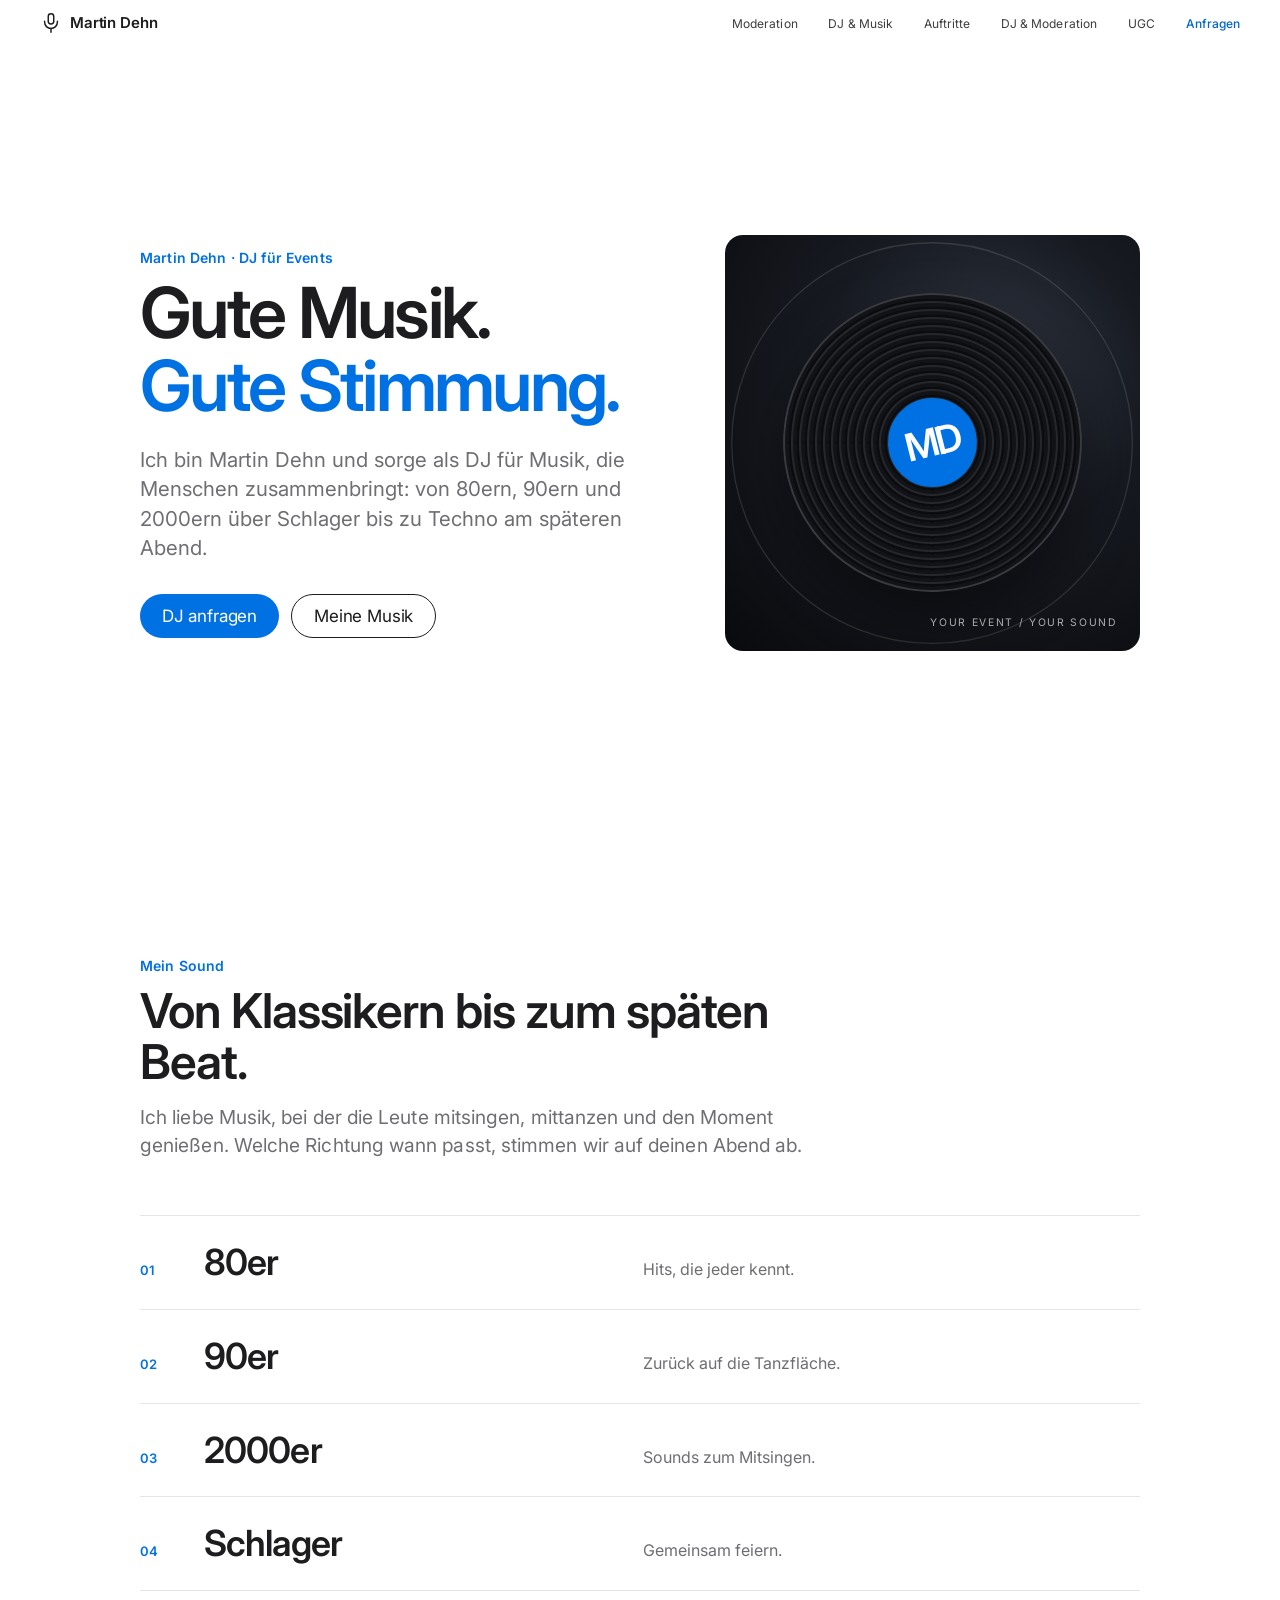
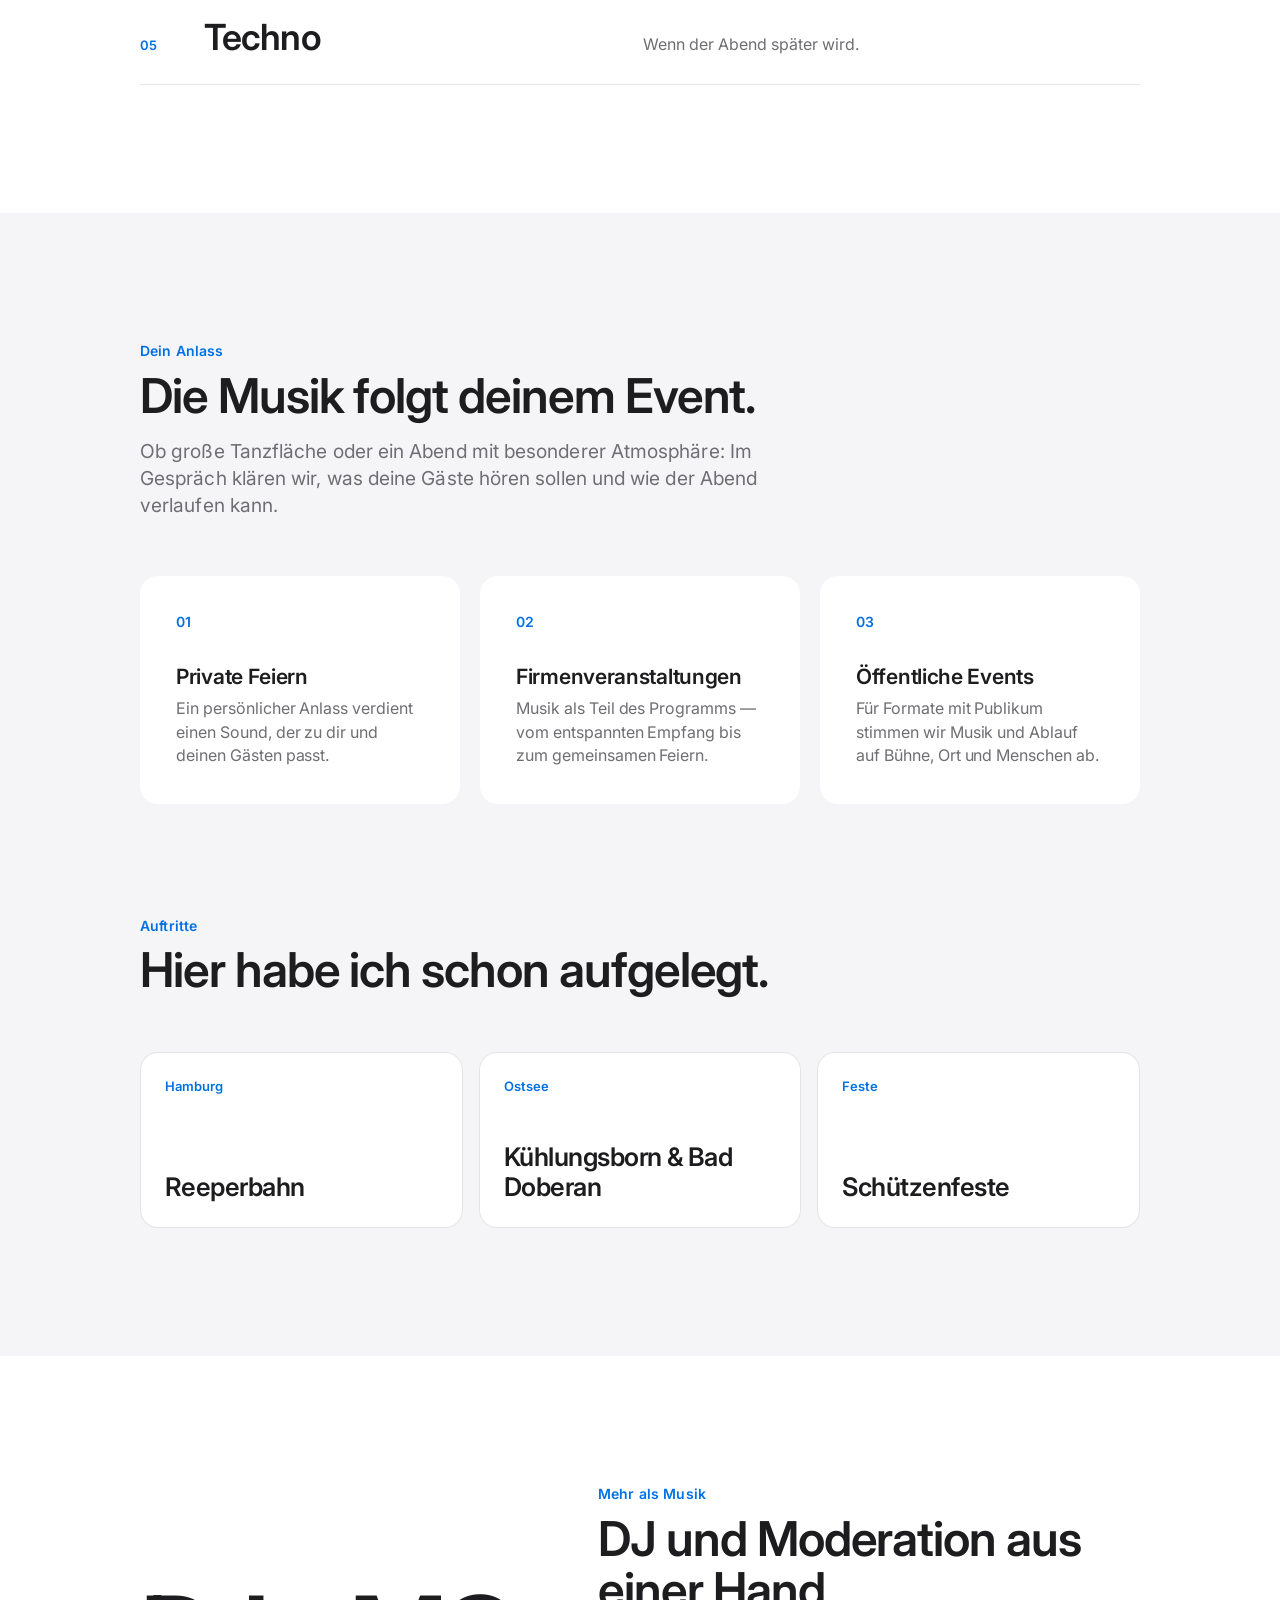
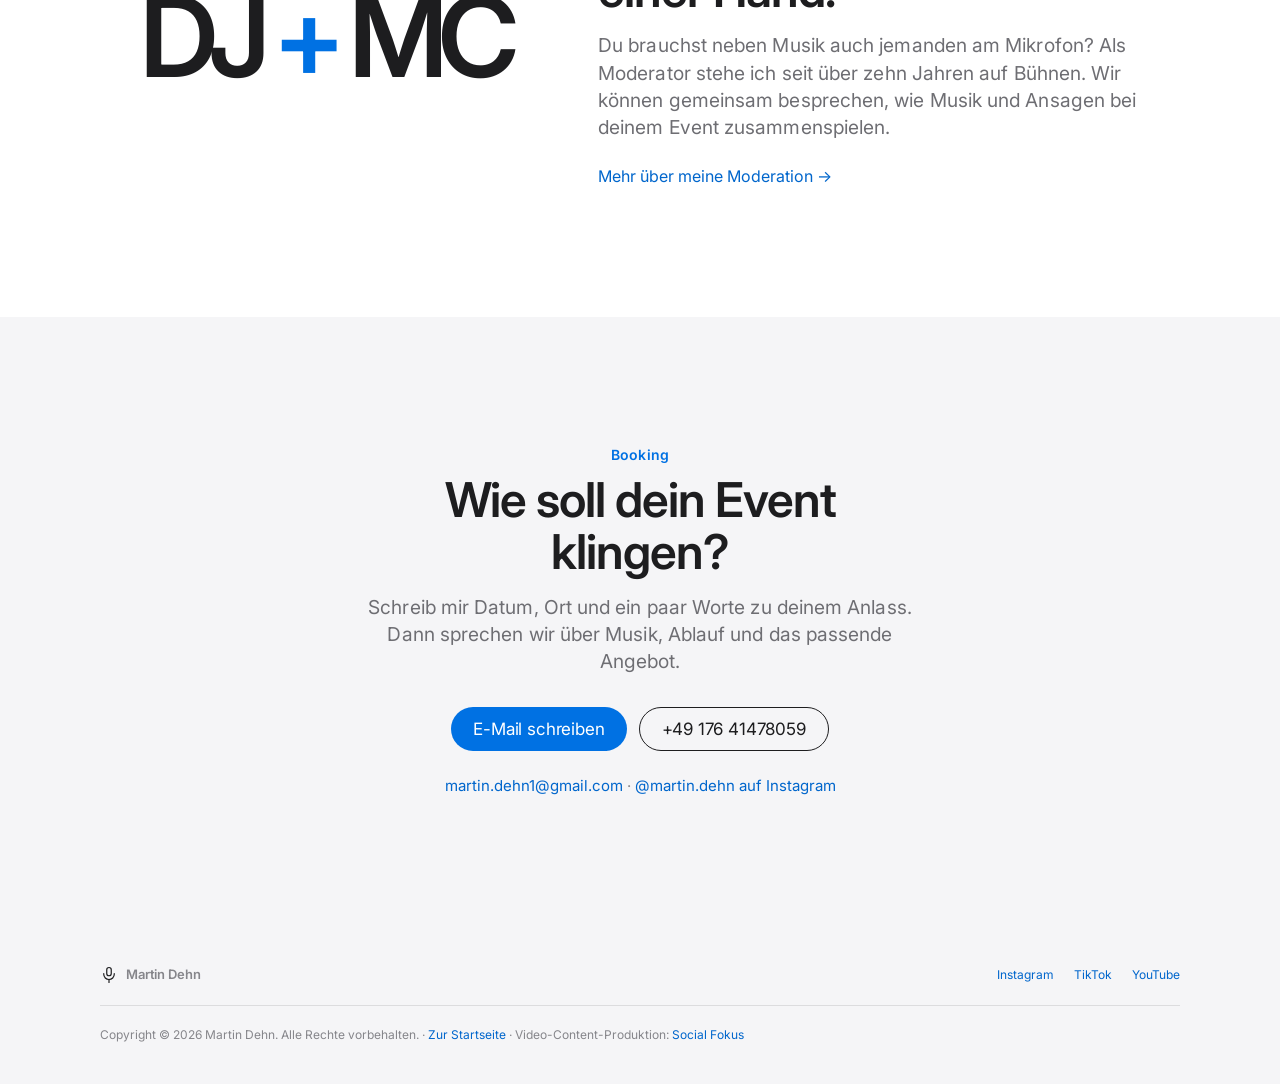
==== dj/index.html @ 8aa59d8f "Add DJ performance locations" ====
<!DOCTYPE html>
<html lang="de">
<head>
<meta charset="UTF-8">
<meta name="viewport" content="width=device-width, initial-scale=1.0">
<title>DJ für dein Event — Martin Dehn</title>
<meta name="description" content="Martin Dehn als DJ für gute Stimmung: 80er, 90er, 2000er, Schlager und später am Abend auch Techno. Jetzt für dein Event anfragen.">
<meta name="robots" content="index, follow">
<meta name="theme-color" content="#ffffff">
<link rel="canonical" href="https://martindehn.com/dj/">
<script>document.documentElement.classList.add('js');</script>
<meta property="og:type" content="website">
<meta property="og:url" content="https://martindehn.com/dj/">
<meta property="og:site_name" content="Martin Dehn">
<meta property="og:title" content="DJ für dein Event — Martin Dehn">
<meta property="og:description" content="80er, 90er, 2000er, Schlager und später am Abend auch Techno. Martin Dehn als DJ für dein Event.">
<meta property="og:image" content="https://martindehn.com/assets/img/martin-dehn-hero.jpg">
<meta name="twitter:card" content="summary_large_image">
<meta name="twitter:title" content="DJ für dein Event — Martin Dehn">
<meta name="twitter:description" content="80er, 90er, 2000er, Schlager und später am Abend auch Techno.">
<meta name="twitter:image" content="https://martindehn.com/assets/img/martin-dehn-hero.jpg">
<link rel="icon" href="data:image/svg+xml,%3Csvg xmlns='http://www.w3.org/2000/svg' viewBox='0 0 100 100'%3E%3Crect width='100' height='100' rx='22' fill='%231d1d1f'/%3E%3Crect x='36' y='16' width='28' height='44' rx='14' fill='%23fff'/%3E%3Cpath d='M24 48v4a26 26 0 0 0 52 0v-4' stroke='%23fff' stroke-width='8' fill='none' stroke-linecap='round'/%3E%3Cpath d='M50 78v10' stroke='%23fff' stroke-width='8' stroke-linecap='round'/%3E%3C/svg%3E">
<link rel="preconnect" href="https://fonts.googleapis.com">
<link rel="preconnect" href="https://fonts.gstatic.com" crossorigin>
<link href="https://fonts.googleapis.com/css2?family=Inter:wght@400;500;600&display=swap" rel="stylesheet">
<link rel="stylesheet" href="../assets/css/style.css">
<link rel="stylesheet" href="../assets/css/dj.css">
<script type="application/ld+json">
{
  "@context": "https://schema.org",
  "@type": "Service",
  "name": "DJ für Events",
  "serviceType": "DJ und Eventmoderation",
  "url": "https://martindehn.com/dj/",
  "provider": {
    "@type": "Person",
    "name": "Martin Dehn",
    "url": "https://martindehn.com/",
    "email": "martin.dehn1@gmail.com",
    "telephone": "+4917641478059"
  }
}
</script>
</head>
<body>
<div class="progress-bar" id="progressBar" aria-hidden="true"></div>

<header class="site-nav" id="siteNav">
  <a href="../" class="nav-logo" aria-label="Martin Dehn — Startseite">
    <svg class="logo-mark" viewBox="0 0 24 24" fill="none" stroke="currentColor" stroke-width="1.6" stroke-linecap="round" stroke-linejoin="round" aria-hidden="true">
      <rect x="9" y="2" width="6" height="11" rx="3"/>
      <path d="M5 10v1a7 7 0 0 0 14 0v-1"/>
      <path d="M12 18v4"/>
    </svg>
    <span class="nav-logo-text">Martin Dehn</span>
  </a>
  <nav class="nav-links" id="navLinks" aria-label="Hauptnavigation">
    <a href="../#leistungen" class="nav-link">Moderation</a>
    <a href="#musik" class="nav-link" aria-current="page">DJ &amp; Musik</a>
    <a href="#auftritte" class="nav-link">Auftritte</a>
    <a href="#zusammenspiel" class="nav-link">DJ &amp; Moderation</a>
    <a href="../ugc/" class="nav-link">UGC</a>
    <a href="#anfrage" class="nav-link nav-cta">Anfragen</a>
  </nav>
  <button class="nav-toggle" id="navToggle" aria-label="Menü öffnen" aria-expanded="false" aria-controls="navLinks">
    <span></span><span></span><span></span>
  </button>
</header>

<main id="top">
  <section class="section dj-hero">
    <div class="dj-hero-copy">
      <p class="eyebrow reveal">Martin Dehn · DJ für Events</p>
      <h1 class="dj-title reveal">Gute Musik.<br><span class="hero-title-accent">Gute Stimmung.</span></h1>
      <p class="dj-lead reveal">Ich bin Martin Dehn und sorge als DJ für Musik, die Menschen zusammenbringt: von 80ern, 90ern und 2000ern über Schlager bis zu Techno am späteren Abend.</p>
      <div class="dj-hero-actions reveal">
        <a class="btn btn-primary" href="#anfrage">DJ anfragen</a>
        <a class="btn btn-ghost" href="#musik">Meine Musik</a>
      </div>
    </div>
    <div class="dj-visual reveal" aria-hidden="true">
      <div class="dj-record"><div class="dj-record-label"><span>MD</span></div></div>
      <span class="dj-visual-caption">YOUR EVENT / YOUR SOUND</span>
    </div>
  </section>

  <section class="section" id="musik">
    <div class="section-head reveal">
      <p class="eyebrow">Mein Sound</p>
      <h2 class="section-title">Von Klassikern bis zum späten Beat.</h2>
      <p class="section-sub">Ich liebe Musik, bei der die Leute mitsingen, mittanzen und den Moment genießen. Welche Richtung wann passt, stimmen wir auf deinen Abend ab.</p>
    </div>
    <div class="dj-genre-list" aria-label="Musikrichtungen">
      <div class="dj-genre reveal"><span>01</span><h3>80er</h3><p>Hits, die jeder kennt.</p></div>
      <div class="dj-genre reveal"><span>02</span><h3>90er</h3><p>Zurück auf die Tanzfläche.</p></div>
      <div class="dj-genre reveal"><span>03</span><h3>2000er</h3><p>Sounds zum Mitsingen.</p></div>
      <div class="dj-genre reveal"><span>04</span><h3>Schlager</h3><p>Gemeinsam feiern.</p></div>
      <div class="dj-genre reveal"><span>05</span><h3>Techno</h3><p>Wenn der Abend später wird.</p></div>
    </div>
  </section>

  <section class="section section--alt" id="formate">
    <div class="section-head reveal">
      <p class="eyebrow">Dein Anlass</p>
      <h2 class="section-title">Die Musik folgt deinem Event.</h2>
      <p class="section-sub">Ob große Tanzfläche oder ein Abend mit besonderer Atmosphäre: Im Gespräch klären wir, was deine Gäste hören sollen und wie der Abend verlaufen kann.</p>
    </div>
    <div class="card-grid">
      <article class="card reveal"><span class="dj-card-number" aria-hidden="true">01</span><h3 class="card-title">Private Feiern</h3><p class="card-text">Ein persönlicher Anlass verdient einen Sound, der zu dir und deinen Gästen passt.</p></article>
      <article class="card reveal"><span class="dj-card-number" aria-hidden="true">02</span><h3 class="card-title">Firmenveranstaltungen</h3><p class="card-text">Musik als Teil des Programms — vom entspannten Empfang bis zum gemeinsamen Feiern.</p></article>
      <article class="card reveal"><span class="dj-card-number" aria-hidden="true">03</span><h3 class="card-title">Öffentliche Events</h3><p class="card-text">Für Formate mit Publikum stimmen wir Musik und Ablauf auf Bühne, Ort und Menschen ab.</p></article>
    </div>
    <div class="dj-appearances" id="auftritte">
      <div class="section-head reveal">
        <p class="eyebrow">Auftritte</p>
        <h2 class="section-title">Hier habe ich schon aufgelegt.</h2>
      </div>
      <div class="dj-appearance-grid">
        <div class="dj-appearance reveal"><span class="dj-appearance-label">Hamburg</span><h3>Reeperbahn</h3></div>
        <div class="dj-appearance reveal"><span class="dj-appearance-label">Ostsee</span><h3>Kühlungsborn &amp; Bad Doberan</h3></div>
        <div class="dj-appearance reveal"><span class="dj-appearance-label">Feste</span><h3>Schützenfeste</h3></div>
      </div>
    </div>
  </section>

  <section class="section dj-combo" id="zusammenspiel">
    <div class="dj-combo-mark reveal" aria-hidden="true">DJ<span>+</span>MC</div>
    <div class="dj-combo-copy reveal">
      <p class="eyebrow">Mehr als Musik</p>
      <h2 class="section-title">DJ und Moderation aus einer Hand.</h2>
      <p class="section-sub">Du brauchst neben Musik auch jemanden am Mikrofon? Als Moderator stehe ich seit über zehn Jahren auf Bühnen. Wir können gemeinsam besprechen, wie Musik und Ansagen bei deinem Event zusammenspielen.</p>
      <a class="dj-text-link" href="../#leistungen">Mehr über meine Moderation <span aria-hidden="true">→</span></a>
    </div>
  </section>

  <section class="section section--alt section-booking" id="anfrage">
    <div class="booking-inner reveal">
      <p class="eyebrow">Booking</p>
      <h2 class="section-title">Wie soll dein Event klingen?</h2>
      <p class="section-sub">Schreib mir Datum, Ort und ein paar Worte zu deinem Anlass. Dann sprechen wir über Musik, Ablauf und das passende Angebot.</p>
      <div class="booking-actions">
        <a class="btn btn-primary" href="mailto:martin.dehn1@gmail.com?subject=DJ-Anfrage">E-Mail schreiben</a>
        <a class="btn btn-ghost" href="tel:+4917641478059">+49 176 41478059</a>
      </div>
      <p class="booking-contact-line"><a href="mailto:martin.dehn1@gmail.com?subject=DJ-Anfrage">martin.dehn1@gmail.com</a> · <a href="https://www.instagram.com/martin.dehn/" target="_blank" rel="noopener">@martin.dehn auf Instagram</a></p>
    </div>
  </section>
</main>

<footer class="site-footer">
  <div class="footer-inner">
    <a href="../" class="nav-logo" aria-label="Martin Dehn — Startseite">
      <svg class="logo-mark" viewBox="0 0 24 24" fill="none" stroke="currentColor" stroke-width="1.6" stroke-linecap="round" stroke-linejoin="round" aria-hidden="true"><rect x="9" y="2" width="6" height="11" rx="3"/><path d="M5 10v1a7 7 0 0 0 14 0v-1"/><path d="M12 18v4"/></svg>
      <span class="nav-logo-text">Martin Dehn</span>
    </a>
    <div class="footer-social" aria-label="Social Media">
      <a href="https://www.instagram.com/martin.dehn/" target="_blank" rel="noopener">Instagram</a>
      <a href="https://www.tiktok.com/@martin.dehn" target="_blank" rel="noopener">TikTok</a>
      <a href="https://www.youtube.com/martindehn" target="_blank" rel="noopener">YouTube</a>
    </div>
    <p class="footer-meta">Copyright © <span id="year"></span> Martin Dehn. Alle Rechte vorbehalten. · <a href="../">Zur Startseite</a> · Video-Content-Produktion: <a href="https://socialfokus.de/" target="_blank" rel="noopener">Social Fokus</a></p>
  </div>
</footer>
<script src="../assets/js/main.js"></script>
</body>
</html>
---- assets/css/style.css ----
/* ==========================================================================
   Martin Dehn — Moderator Portfolio
   Visual language modeled on Apple's marketing pages: white / #f5f5f7 bands,
   near-black type, a single blue accent, and size-specific tracking.
   ========================================================================== */

:root {
  /* Apple's actual surface pair: pure white against their signature light grey */
  --bg: #ffffff;
  --bg-alt: #f5f5f7;
  --surface: #ffffff;
  --border: rgba(0, 0, 0, 0.1);

  /* Apple's type colors — near-black, never pure #000 */
  --text: #1d1d1f;
  --text-dim: #6e6e73;
  --text-faint: #86868b;

  /* One accent, used for actions and links only */
  --accent: #0071e3;
  --accent-hover: #0077ed;
  --link: #0066cc;

  /* Critically damped, no overshoot — Apple's default UI feel */
  --ease: cubic-bezier(0.25, 0.1, 0.25, 1);
  --ease-out: cubic-bezier(0.28, 0.11, 0.32, 1);
  /* Sampled from a critically damped spring (damping 1.0, response 0.4):
     x(t) = 1 − (1 + ωt)·e^(−ωt). Settles without overshoot, unlike a bezier. */
  --spring: linear(
    0, 0.186, 0.465, 0.682, 0.821, 0.903,
    0.949, 0.973, 0.986, 0.993, 0.997, 0.999, 1
  );

  --container: 1080px;
  --gutter: clamp(1.375rem, 5vw, 2.5rem);
  --radius-lg: 18px;
  --radius-md: 12px;
}

* { box-sizing: border-box; }

html {
  /* System font first: it ships optical sizing and tracking tables already */
  font: 400 100%/1.47 -apple-system, BlinkMacSystemFont, "SF Pro Display", "SF Pro Text",
        "Inter", "Helvetica Neue", Helvetica, Arial, sans-serif;
  scroll-behavior: smooth;
  -webkit-text-size-adjust: 100%;
}

@media (prefers-reduced-motion: reduce) {
  html { scroll-behavior: auto; }
}

body {
  margin: 0;
  background: var(--bg);
  color: var(--text);
  font-size: 1.0625rem; /* Apple's 17px body */
  -webkit-font-smoothing: antialiased;
  -moz-osx-font-smoothing: grayscale;
  overflow-x: hidden;
}

img { max-width: 100%; display: block; }

a { color: inherit; text-decoration: none; }

h1, h2, h3 { margin: 0; font-weight: 600; }

p { margin: 0; }

:focus-visible {
  outline: 2px solid var(--accent);
  outline-offset: 3px;
  border-radius: 4px;
}

.progress-bar {
  position: fixed;
  top: 0; left: 0;
  height: 2px;
  width: 0%;
  background: var(--accent);
  z-index: 100;
  transition: width 80ms linear;
}

/* ==========================================================================
   Layout — full-bleed alternating bands
   ========================================================================== */

.section {
  position: relative;
  max-width: var(--container);
  margin: 0 auto;
  padding: clamp(4.5rem, 10vw, 8rem) var(--gutter);
}

/* Paint the grey band edge-to-edge without wrapping every section in markup */
.section--alt::before {
  content: "";
  position: absolute;
  inset: 0;
  left: 50%;
  width: 100vw;
  transform: translateX(-50%);
  background: var(--bg-alt);
  z-index: -1;
}

.section-head {
  max-width: 42rem;
  margin-bottom: clamp(2.5rem, 5vw, 3.5rem);
}

.eyebrow {
  font-size: 0.875rem;
  font-weight: 600;
  letter-spacing: 0.01em; /* small text wants slightly positive tracking */
  color: var(--accent);
  margin: 0 0 0.5rem;
}

.section-title {
  font-size: clamp(2rem, 4.2vw, 3rem);
  font-weight: 600;
  line-height: 1.08;
  letter-spacing: -0.022em; /* tightens as it grows */
}

.section-sub {
  margin-top: 1rem;
  font-size: clamp(1.0625rem, 1.5vw, 1.3125rem);
  line-height: 1.42;
  letter-spacing: 0.004em;
  color: var(--text-dim);
}

/* ---- Reveal on scroll ----
   Uses the independent `translate` property rather than `transform`, so a
   component's own hover transform composes with it instead of clobbering it.
   Scoped to .js so that without JavaScript nothing is ever hidden. */
.js .reveal {
  opacity: 0;
  translate: 0 22px;
  /* `transform` rides along here so revealed components (cards, platform
     tiles) keep a hover transition without redeclaring one — a second
     `transition` on those classes would override this whole list. */
  transition: opacity 600ms var(--spring),
              translate 600ms var(--spring),
              transform 400ms var(--ease-out);
  will-change: opacity, translate;
}
.js .reveal.is-visible { opacity: 1; translate: none; }
/* Dropped once the element has landed — a permanent hint costs memory */
.js .reveal.is-settled { will-change: auto; }

/* Images materialize: they scale up as they fade, rather than just appearing */
.js .hero-portrait.reveal,
.js .about-media.reveal,
.js .gallery-item.reveal {
  scale: 0.97;
  transition: opacity 600ms var(--spring),
              translate 600ms var(--spring),
              scale 600ms var(--spring),
              transform 400ms var(--ease-out);
}
.js .hero-portrait.reveal.is-visible,
.js .about-media.reveal.is-visible,
.js .gallery-item.reveal.is-visible { scale: 1; }

@media (prefers-reduced-motion: reduce) {
  /* Gentler equivalent, not no feedback: a short cross-fade, no travel.
     Keeps the .js prefix — a media query adds no specificity, so an
     unprefixed .reveal here would lose to .js .reveal above. */
  .js .reveal,
  .js .hero-portrait.reveal,
  .js .about-media.reveal,
  .js .gallery-item.reveal {
    translate: none;
    scale: 1;
    transition: opacity 200ms ease;
    transition-delay: 0ms !important;
  }
}

/* ==========================================================================
   Buttons — Apple's pill actions
   ========================================================================== */

.btn {
  display: inline-flex;
  align-items: center;
  justify-content: center;
  min-height: 2.75rem;
  padding: 0.5rem 1.375rem;
  border-radius: 980px; /* Apple's pill radius */
  font-size: 1.0625rem;
  font-weight: 400;
  letter-spacing: -0.01em;
  transition: background-color 200ms var(--ease), color 200ms var(--ease),
              transform 120ms var(--ease-out);
}
/* Feedback on press, not on release */
.btn:active { transform: scale(0.97); }

.btn-primary {
  background: var(--accent);
  color: #fff;
}
.btn-primary:hover { background: var(--accent-hover); }

.btn-ghost {
  border: 1px solid var(--text);
  color: var(--text);
  background: transparent;
}
.btn-ghost:hover { background: var(--text); color: #fff; }

/* ==========================================================================
   Nav — translucent chrome, content scrolls underneath
   ========================================================================== */

.site-nav {
  position: fixed;
  top: 0; left: 0; right: 0;
  z-index: 50;
  display: flex;
  align-items: center;
  justify-content: space-between;
  gap: 1rem;
  height: 3rem;
  padding: 0 var(--gutter);
  background: rgba(255, 255, 255, 0.72);
  backdrop-filter: saturate(180%) blur(20px);
  -webkit-backdrop-filter: saturate(180%) blur(20px);
  border-bottom: 1px solid transparent;
  transition: border-color 300ms var(--ease), background-color 300ms var(--ease);
}
.site-nav.is-scrolled {
  background: rgba(255, 255, 255, 0.86);
  border-bottom-color: rgba(0, 0, 0, 0.08);
}

.nav-logo { display: flex; align-items: center; gap: 0.5rem; }
.logo-mark { width: 22px; height: 22px; color: var(--text); flex-shrink: 0; }
.nav-logo-text {
  font-size: 0.9375rem;
  font-weight: 600;
  letter-spacing: -0.01em;
}

.nav-links {
  display: flex;
  align-items: center;
  gap: clamp(1rem, 2.4vw, 2rem);
}

.nav-link {
  font-size: 0.75rem;
  font-weight: 400;
  letter-spacing: 0.005em;
  color: var(--text);
  opacity: 0.86;
  transition: opacity 150ms var(--ease);
  padding: 0.25rem 0;
}
.nav-link:hover { opacity: 1; }

.nav-cta {
  color: var(--link);
  opacity: 1;
  font-weight: 500;
}
.nav-cta:hover { text-decoration: underline; }

.nav-toggle {
  display: none;
  flex-direction: column;
  gap: 4px;
  background: none;
  border: none;
  padding: 8px;
  cursor: pointer;
}
.nav-toggle span {
  width: 17px;
  height: 1px;
  background: var(--text);
  transition: transform 300ms var(--ease-out), opacity 200ms var(--ease);
}
.nav-toggle[aria-expanded="true"] span:nth-child(1) { transform: translateY(5px) rotate(45deg); }
.nav-toggle[aria-expanded="true"] span:nth-child(2) { opacity: 0; }
.nav-toggle[aria-expanded="true"] span:nth-child(3) { transform: translateY(-5px) rotate(-45deg); }

/* ==========================================================================
   Hero
   ========================================================================== */

.hero {
  position: relative;
  max-width: var(--container);
  margin: 0 auto;
  padding: clamp(6rem, 13vw, 8.5rem) var(--gutter) 0;
  display: grid;
  grid-template-columns: 1.12fr 0.88fr;
  gap: clamp(2rem, 5vw, 4rem);
  align-items: center;
}

.hero-title {
  font-size: clamp(2.5rem, 5.4vw, 3.875rem);
  font-weight: 600;
  line-height: 1.05;
  letter-spacing: -0.03em; /* strongest negative tracking on the largest text */
}

.hero-title-accent { color: var(--accent); }

.hero-sub {
  margin-top: 1.25rem;
  max-width: 26rem;
  font-size: clamp(1.1875rem, 1.9vw, 1.5rem);
  line-height: 1.32;
  letter-spacing: 0.004em;
  color: var(--text-dim);
}

.hero-actions {
  margin-top: 2rem;
  display: flex;
  gap: 0.75rem;
  flex-wrap: wrap;
}

.hero-portrait { position: relative; }

.portrait-frame {
  aspect-ratio: 4 / 5;
  border-radius: var(--radius-lg);
  background-color: var(--bg-alt);
  background-size: cover;
  background-position: center;
}

.portrait-frame--tall { aspect-ratio: 3 / 4; }

/* ---- Spec strip — Apple's tech-specs rhythm, used for a bio ---- */
.spec-strip {
  margin-top: clamp(3.5rem, 8vw, 5.5rem);
  grid-column: 1 / -1;
  display: grid;
  grid-template-columns: repeat(5, 1fr);
  border-top: 1px solid var(--border);
  padding-top: clamp(1.75rem, 4vw, 2.5rem);
}

.spec {
  display: flex;
  flex-direction: column;
  align-items: center;
  text-align: center;
  gap: 0.25rem;
  padding: 0 0.75rem;
  border-left: 1px solid var(--border);
}
.spec:first-child { border-left: none; }

.spec-value {
  font-size: clamp(1.625rem, 3vw, 2.25rem);
  font-weight: 600;
  letter-spacing: -0.022em;
  font-variant-numeric: tabular-nums;
}
.spec-unit { font-size: 0.5em; font-weight: 400; color: var(--text-dim); margin-left: 0.15em; }

.spec-label {
  font-size: 0.8125rem;
  line-height: 1.3;
  letter-spacing: 0.008em;
  color: var(--text-faint);
}

/* ==========================================================================
   Cards
   ========================================================================== */

.card-grid {
  display: grid;
  grid-template-columns: repeat(3, 1fr);
  gap: 1.25rem;
}

.card {
  padding: clamp(1.75rem, 3vw, 2.25rem);
  border-radius: var(--radius-lg);
  background: var(--surface);
}
/* On the grey band the card reads as white; on white it reads as grey */
.section--alt .card { background: #fff; }
.section:not(.section--alt) .card { background: var(--bg-alt); }
.card:hover { transform: translateY(-4px); }

.card-icon {
  width: 28px;
  height: 28px;
  margin-bottom: 1.125rem;
  color: var(--accent);
}
.card-icon svg { width: 100%; height: 100%; display: block; }

.card-title {
  font-size: 1.3125rem;
  font-weight: 600;
  line-height: 1.19;
  letter-spacing: -0.014em;
  margin-bottom: 0.5rem;
}

.card-text {
  font-size: 1rem;
  line-height: 1.47;
  letter-spacing: -0.002em;
  color: var(--text-dim);
}

/* ==========================================================================
   About
   ========================================================================== */

.about-grid {
  display: grid;
  grid-template-columns: 0.8fr 1.2fr;
  gap: clamp(2rem, 5vw, 4rem);
  align-items: start;
}

.about-copy .section-title { margin-bottom: 1.5rem; }

.about-text {
  font-size: 1.0625rem;
  line-height: 1.6;
  letter-spacing: -0.002em;
  color: var(--text-dim);
  margin-bottom: 1.25rem;
  max-width: 62ch;
}
.about-text:last-child { margin-bottom: 0; }

/* ==========================================================================
   Reach / platforms
   ========================================================================== */

.platform-grid {
  display: grid;
  grid-template-columns: repeat(5, 1fr);
  gap: 1rem;
}

.platform {
  display: flex;
  flex-direction: column;
  align-items: center;
  gap: 0.75rem;
  padding: 1.75rem 1rem;
  border-radius: var(--radius-lg);
  background: #fff;
  color: var(--text);
}
.platform svg { width: 24px; height: 24px; }
.platform:hover { transform: translateY(-4px); }
/* Press feedback has to land on pointer-down, not ease in over the hover
   duration — the shorter duration wins while :active holds */
.platform:active { transform: scale(0.97); transition-duration: 100ms; }

.platform-name {
  font-size: 0.8125rem;
  letter-spacing: 0.008em;
  color: var(--text-dim);
}

.reach-benefits { margin-top: 1.25rem; }

.reach-link { margin-top: 2rem; }
.reach-link a { color: var(--link); white-space: nowrap; }
.reach-link a:hover { text-decoration: underline; }

/* ==========================================================================
   Gallery — columns masonry, photos keep their own ratio
   ========================================================================== */

.gallery-grid {
  column-count: 3;
  column-gap: 1rem;
}

.gallery-item {
  break-inside: avoid;
  margin-bottom: 1rem;
  border-radius: var(--radius-md);
  background-color: var(--bg-alt);
  overflow: hidden;
}

/* The frame holds still and the photo scales inside it — the frame moving
   would break the grid's alignment with its neighbours. */
.gallery-item img {
  width: 100%;
  height: auto;
  display: block;
  transition: scale 500ms var(--ease-out);
}
.gallery-item:hover img { scale: 1.04; }

@media (prefers-reduced-motion: reduce) {
  .gallery-item img { transition: none; }
  .gallery-item:hover img { scale: 1; }
  /* Hold position on hover too — colour/opacity still signal the state */
  .card:hover,
  .platform:hover,
  .logo-row--brand img:hover { transform: none; }
}

/* ==========================================================================
   Logos
   ========================================================================== */

.section-logos { text-align: center; }
.section-logos .section-head { margin-left: auto; margin-right: auto; text-align: center; }

.logo-row {
  display: flex;
  align-items: center;
  justify-content: center;
  flex-wrap: wrap;
  gap: 1rem;
}

/* Capped so the 8 logos wrap 4 + 4 instead of stranding one on its own row */
.logo-row--brand {
  max-width: 33rem;
  margin-inline: auto;
}

.logo-row--brand img {
  height: 76px;
  width: 112px;
  object-fit: contain;
  background: #fff;
  border-radius: var(--radius-md);
  padding: 12px;
  transition: transform 300ms var(--ease-out);
}
.logo-row--brand img:hover { transform: translateY(-4px); }

.logo-row--tv { gap: clamp(2rem, 6vw, 4rem); }
.logo-row--tv img {
  height: 24px;
  width: auto;
  max-width: 140px;
  object-fit: contain;
  filter: grayscale(1) opacity(0.45);
  transition: filter 300ms var(--ease);
}
.logo-row--tv img:hover { filter: grayscale(0) opacity(1); }

.logo-fallback {
  height: 32px;
  display: inline-flex;
  align-items: center;
  padding: 0 1rem;
  border-radius: 980px;
  border: 1px solid var(--border);
  font-size: 0.8125rem;
  letter-spacing: 0.008em;
  color: var(--text-faint);
}

.logo-row-label {
  margin-top: 3.5rem;
  margin-bottom: 1.5rem;
  font-size: 0.8125rem;
  letter-spacing: 0.008em;
  color: var(--text-faint);
}

/* ==========================================================================
   Booking
   ========================================================================== */

.section-booking { text-align: center; }
.booking-inner { max-width: 36rem; margin: 0 auto; }
.section-booking .section-sub { margin-left: auto; margin-right: auto; }

.booking-actions {
  margin-top: 2rem;
  display: flex;
  justify-content: center;
  gap: 0.75rem;
  flex-wrap: wrap;
}

.booking-contact-line {
  margin-top: 1.5rem;
  font-size: 0.9375rem;
  color: var(--text-faint);
}
.booking-contact-line a { color: var(--link); }
.booking-contact-line a:hover { text-decoration: underline; }

/* ==========================================================================
   Footer
   ========================================================================== */

.site-footer {
  background: var(--bg-alt);
  padding: 2.5rem var(--gutter);
  font-size: 0.75rem;
  line-height: 1.5;
  color: var(--text-faint);
}

.footer-inner {
  max-width: var(--container);
  margin: 0 auto;
  display: flex;
  align-items: center;
  justify-content: space-between;
  flex-wrap: wrap;
  gap: 1.25rem;
}

.footer-inner .nav-logo-text { font-size: 0.8125rem; }
.footer-inner .logo-mark { width: 18px; height: 18px; }

.footer-social { display: flex; gap: 1.25rem; }
.footer-social a {
  color: var(--link);
  transition: opacity 150ms var(--ease);
}
.footer-social a:hover { text-decoration: underline; }

.footer-meta {
  width: 100%;
  padding-top: 1.25rem;
  border-top: 1px solid var(--border);
}
.footer-meta a { color: var(--link); }
.footer-meta a:hover { text-decoration: underline; }

/* ==========================================================================
   Responsive
   ========================================================================== */

@media (max-width: 980px) {
  .hero { grid-template-columns: 1fr; }
  .hero-portrait { order: -1; width: 100%; max-width: 340px; margin: 0 auto; }
  .hero-sub { max-width: 34rem; }
  .spec-strip { grid-template-columns: repeat(3, 1fr); row-gap: 1.75rem; }
  .spec:nth-child(4) { border-left: none; }
  .about-grid { grid-template-columns: 1fr; }
  .about-media { width: 100%; max-width: 340px; margin: 0 auto; }
  .card-grid { grid-template-columns: repeat(2, 1fr); }
  .platform-grid { grid-template-columns: repeat(3, 1fr); }
  .gallery-grid { column-count: 2; }
}

@media (max-width: 900px) {
  .nav-links {
    position: fixed;
    top: 3rem;
    right: 0;
    left: 0;
    height: calc(100vh - 3rem);
    flex-direction: column;
    justify-content: flex-start;
    align-items: stretch;
    gap: 0;
    padding: 1rem var(--gutter);
    /* Solid: a full-screen sheet must not stack translucency over content */
    background: #fff;
    /* Enters and exits along the same path */
    opacity: 0;
    transform: translateY(-8px);
    pointer-events: none;
    transition: opacity 300ms var(--ease), transform 300ms var(--ease-out);
  }
  .nav-links.is-open { opacity: 1; transform: none; pointer-events: auto; }
  .nav-link {
    font-size: 1.5rem;
    font-weight: 600;
    letter-spacing: -0.018em;
    padding: 0.75rem 0;
    border-bottom: 1px solid var(--border);
  }
  .nav-toggle { display: flex; }

  .spec-strip { grid-template-columns: repeat(2, 1fr); }
  .spec:nth-child(3) { border-left: none; }

  .card-grid { grid-template-columns: 1fr; }
  .platform-grid { grid-template-columns: repeat(2, 1fr); }

  .gallery-grid { column-gap: 0.75rem; }
  .gallery-item { margin-bottom: 0.75rem; }

  .footer-inner { justify-content: flex-start; }
}

/* ==========================================================================
   Accessibility preferences
   ========================================================================== */

@media (prefers-reduced-transparency: reduce) {
  .site-nav, .nav-links {
    backdrop-filter: none;
    -webkit-backdrop-filter: none;
    background: #fff;
  }
}

@media (prefers-contrast: more) {
  :root {
    --border: rgba(0, 0, 0, 0.4);
    --text-dim: #48484a;
    --text-faint: #48484a;
  }
  .card, .platform, .logo-row--brand img { border: 1px solid var(--border); }
}
---- assets/css/dj.css ----
.dj-hero {
  min-height: min(850px, 92svh);
  padding-top: clamp(7rem, 13vw, 10rem);
  padding-bottom: clamp(4.5rem, 8vw, 7rem);
  display: grid;
  grid-template-columns: minmax(0, 1.1fr) minmax(260px, 0.9fr);
  gap: clamp(2rem, 6vw, 5rem);
  align-items: center;
}

.dj-title {
  font-size: clamp(2.7rem, 5.5vw, 4.8rem);
  line-height: 1.04;
  letter-spacing: -0.038em;
  text-wrap: balance;
}

.dj-lead {
  max-width: 35rem;
  margin-top: 1.4rem;
  color: var(--text-dim);
  font-size: clamp(1.125rem, 1.6vw, 1.375rem);
  line-height: 1.43;
}

.dj-hero-actions {
  display: flex;
  flex-wrap: wrap;
  gap: 0.75rem;
  margin-top: 2rem;
}

.dj-visual {
  position: relative;
  display: grid;
  place-items: center;
  aspect-ratio: 1;
  overflow: hidden;
  border-radius: var(--radius-lg);
  background: radial-gradient(circle at 62% 35%, #343b48 0, #171a21 45%, #090a0d 100%);
}

.dj-visual::before {
  content: "";
  position: absolute;
  width: 75%;
  height: 75%;
  border: 1px solid rgba(255, 255, 255, 0.12);
  border-radius: 50%;
  scale: 1.28;
}

.dj-record {
  width: 72%;
  aspect-ratio: 1;
  display: grid;
  place-items: center;
  border-radius: 50%;
  background: repeating-radial-gradient(circle, #121317 0 3px, #25272d 4px 5px, #0b0c0f 6px 8px);
  box-shadow: 0 24px 55px rgba(0, 0, 0, 0.45), inset 0 0 0 2px rgba(255, 255, 255, 0.09);
  rotate: -14deg;
}

.dj-record-label {
  width: 30%;
  aspect-ratio: 1;
  display: grid;
  place-items: center;
  border-radius: 50%;
  color: #fff;
  background: var(--accent);
  font-size: clamp(1.2rem, 3vw, 2.5rem);
  font-weight: 600;
  letter-spacing: -0.08em;
}

.dj-visual-caption {
  position: absolute;
  right: 1.4rem;
  bottom: 1.25rem;
  color: rgba(255, 255, 255, 0.65);
  font-size: 0.65rem;
  letter-spacing: 0.16em;
}

.dj-card-number {
  display: block;
  margin-bottom: 2rem;
  color: var(--accent);
  font-size: 0.875rem;
  font-weight: 600;
}

.dj-genre-list { border-top: 1px solid var(--border); }
.dj-genre {
  display: grid;
  grid-template-columns: 3rem minmax(0, 0.85fr) minmax(0, 1fr);
  gap: 1rem;
  align-items: baseline;
  padding: 1.25rem 0;
  border-bottom: 1px solid var(--border);
}
.dj-genre span { color: var(--accent); font-size: 0.8125rem; font-weight: 600; }
.dj-genre h3 { font-size: clamp(1.5rem, 3vw, 2.25rem); letter-spacing: -0.025em; }
.dj-genre p { color: var(--text-dim); font-size: 1rem; }

.dj-appearances { margin-top: clamp(4.5rem, 9vw, 7rem); scroll-margin-top: 5rem; }
.dj-appearance-grid { display: grid; grid-template-columns: repeat(3, 1fr); gap: 1rem; }
.dj-appearance {
  min-height: 11rem;
  display: flex;
  flex-direction: column;
  justify-content: space-between;
  padding: 1.5rem;
  border: 1px solid var(--border);
  border-radius: var(--radius-lg);
  background: #fff;
}
.dj-appearance-label { color: var(--accent); font-size: 0.8125rem; font-weight: 600; }
.dj-appearance h3 { font-size: clamp(1.25rem, 2vw, 1.75rem); line-height: 1.2; letter-spacing: -0.02em; }

.dj-combo {
  display: grid;
  grid-template-columns: 0.8fr 1.2fr;
  gap: clamp(2rem, 7vw, 6rem);
  align-items: center;
}

.dj-combo-mark {
  color: var(--text);
  font-size: clamp(4rem, 9vw, 7rem);
  font-weight: 600;
  letter-spacing: -0.09em;
  white-space: nowrap;
}

.dj-combo-mark span { color: var(--accent); padding: 0 0.12em; }
.dj-text-link { display: inline-block; margin-top: 1.5rem; color: var(--link); font-size: 1rem; }
.dj-text-link:hover { text-decoration: underline; }

@media (max-width: 750px) {
  .dj-hero { min-height: 0; grid-template-columns: 1fr; }
  .dj-visual { width: min(100%, 460px); margin: 0 auto; }
  .dj-combo { grid-template-columns: 1fr; gap: 1rem; }
  .dj-genre { grid-template-columns: 2rem 1fr; gap: 0.25rem 0.75rem; }
  .dj-genre p { grid-column: 2; }
  .dj-appearance-grid { grid-template-columns: 1fr; }
  .dj-appearance { min-height: 8rem; }
}

@media (prefers-reduced-motion: reduce) {
  .dj-record { rotate: none; }
}
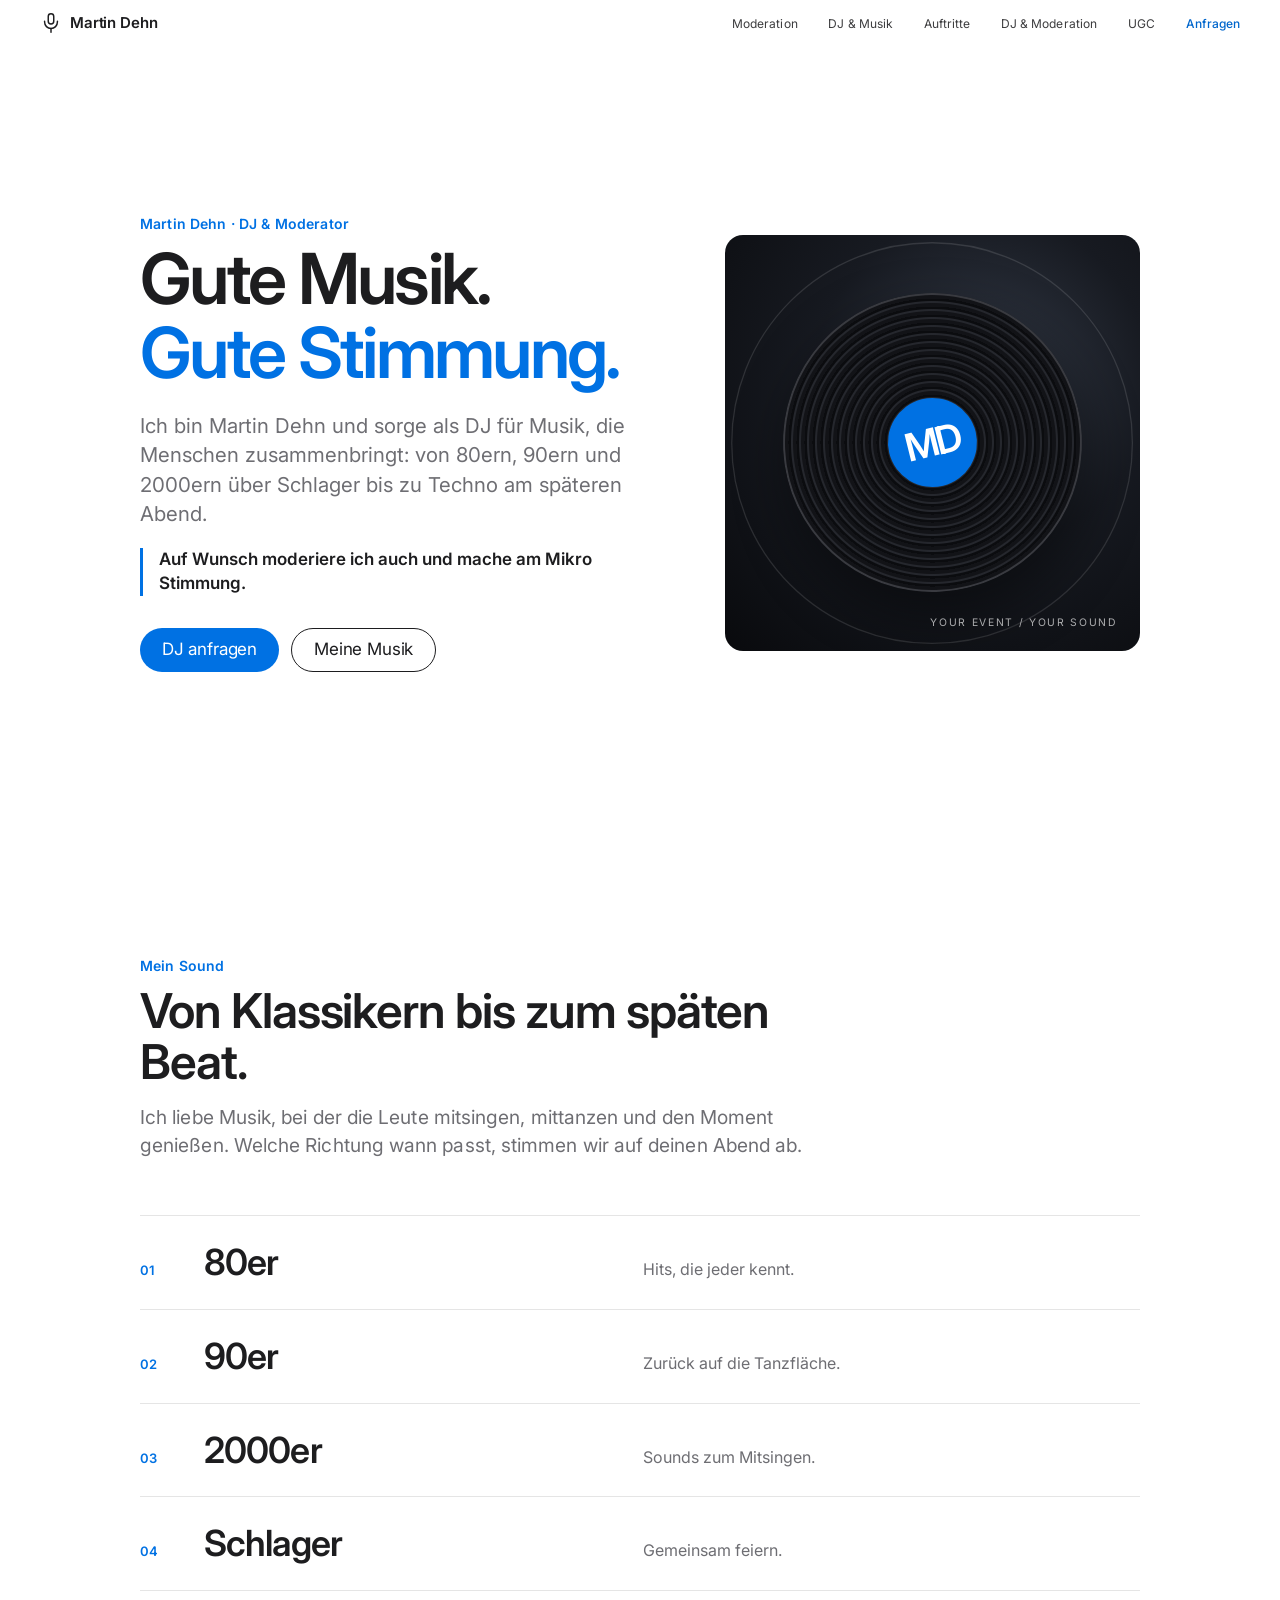
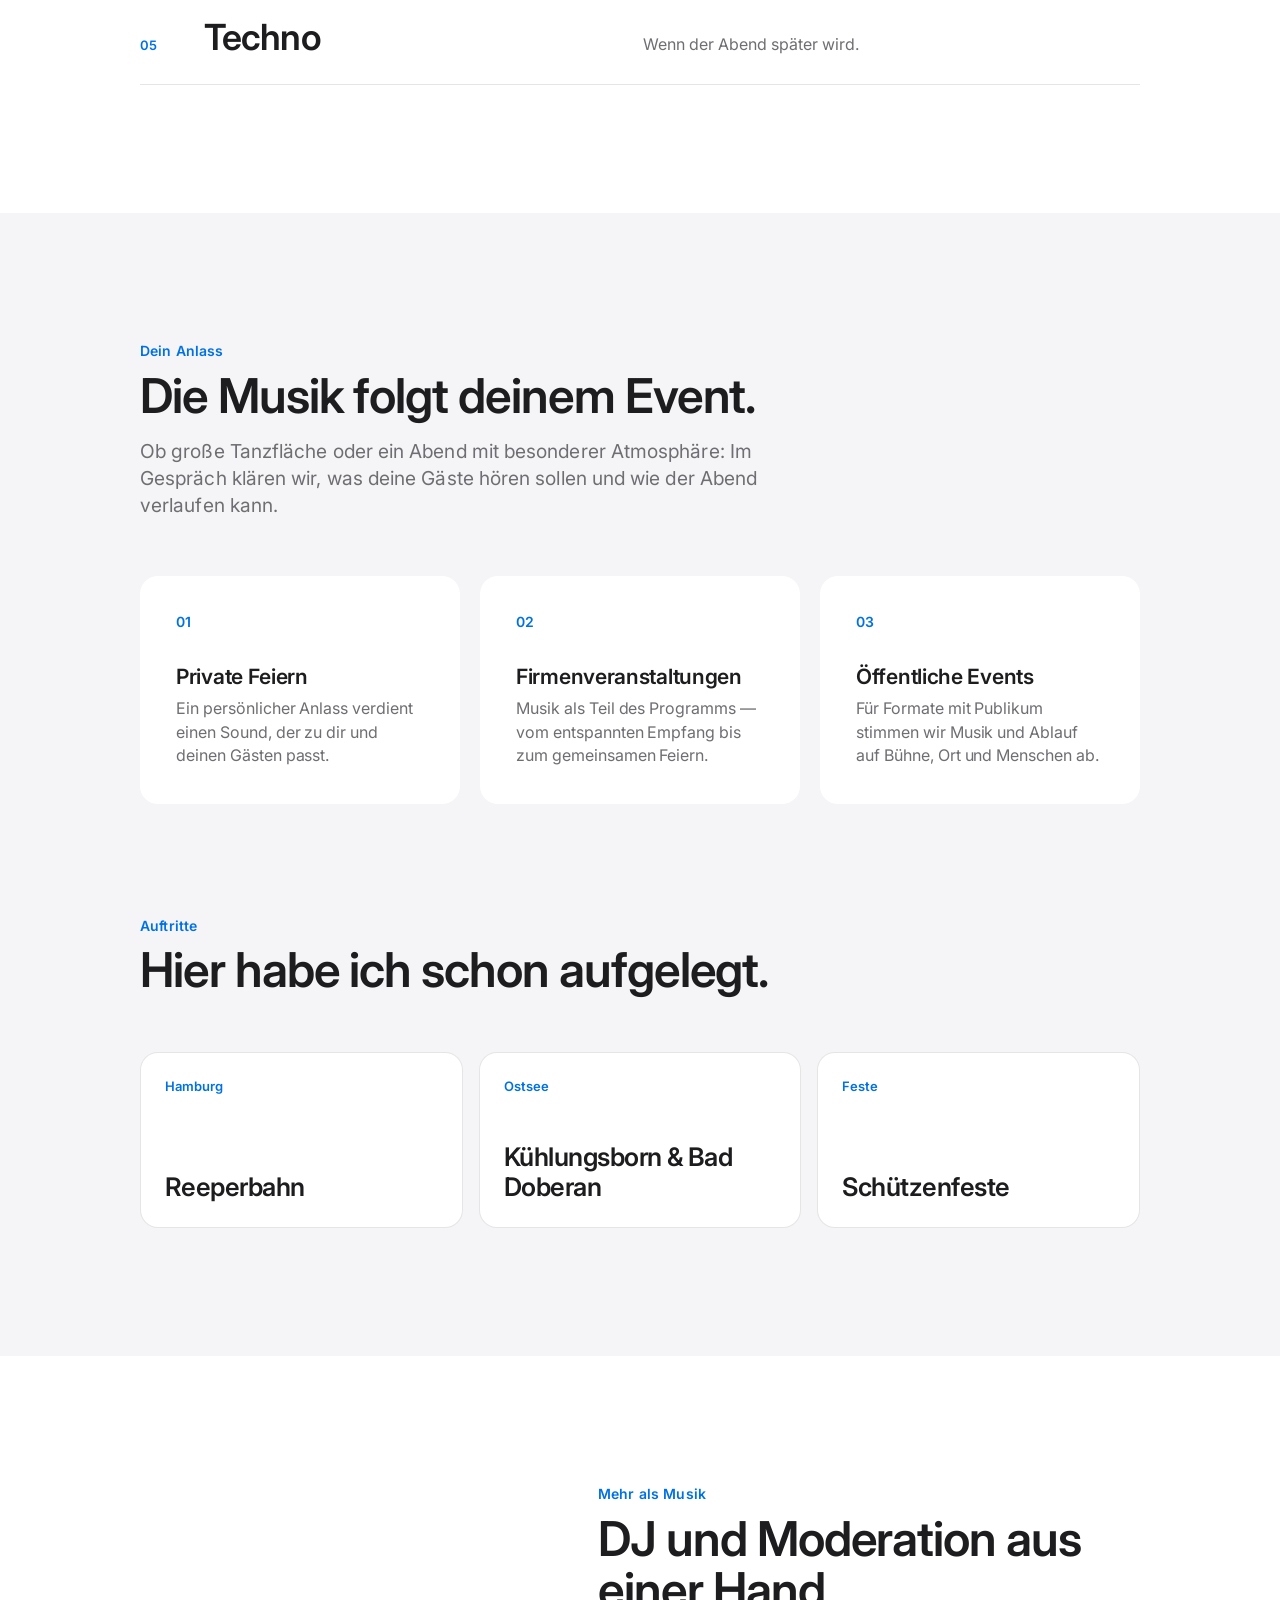
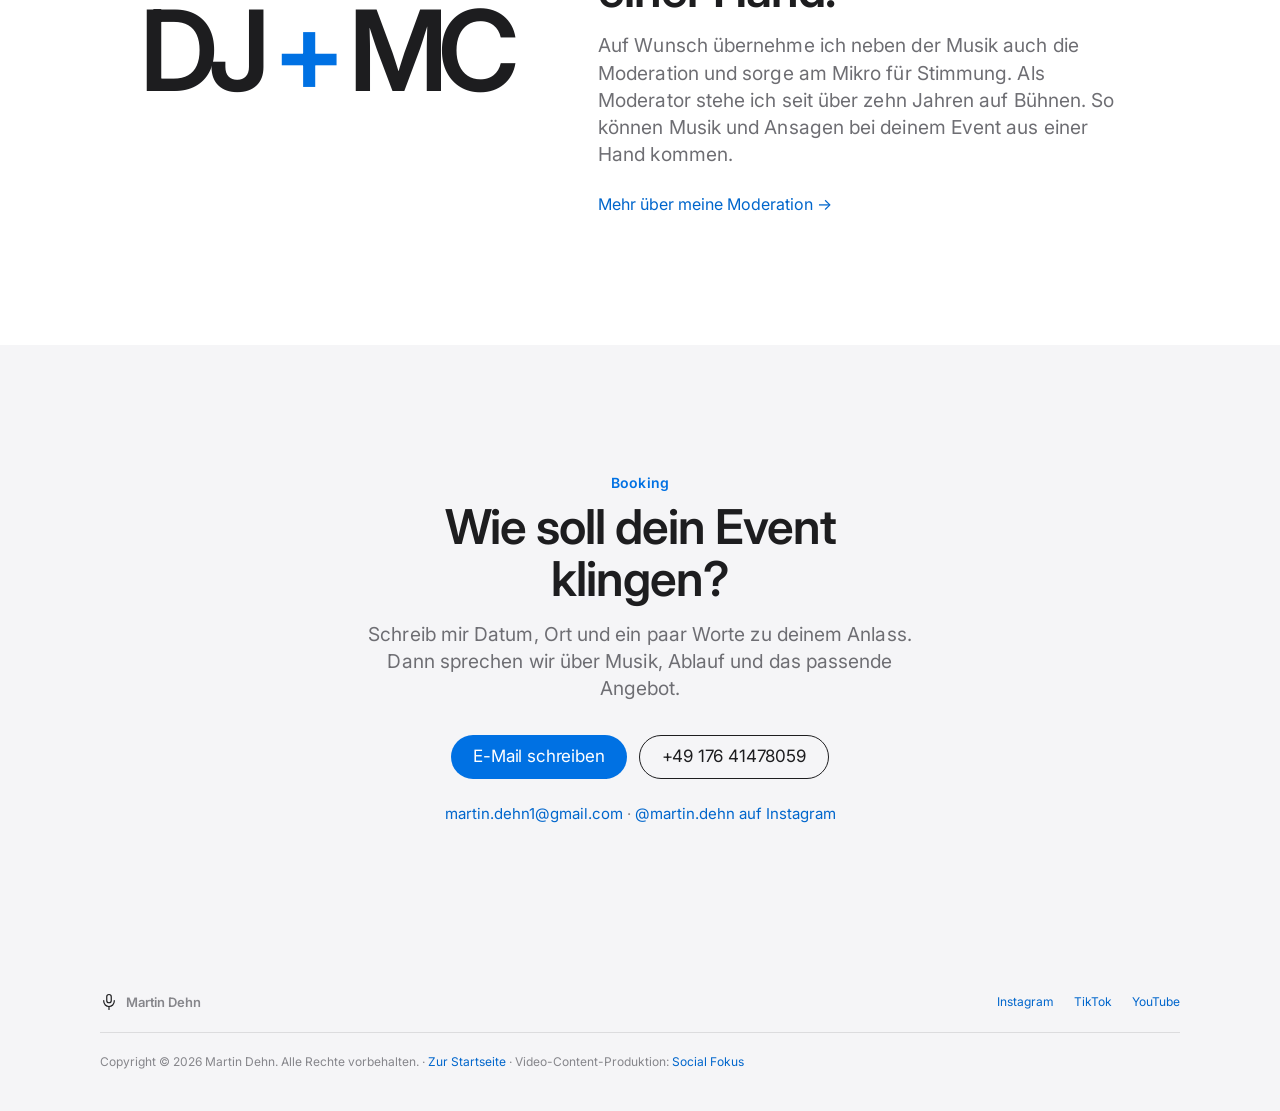
==== commit 03d0adf6: "Highlight optional DJ moderation" ====
--- a/dj/index.html
+++ b/dj/index.html
@@ -3,8 +3,8 @@
 <head>
 <meta charset="UTF-8">
 <meta name="viewport" content="width=device-width, initial-scale=1.0">
-<title>DJ für dein Event — Martin Dehn</title>
-<meta name="description" content="Martin Dehn als DJ für gute Stimmung: 80er, 90er, 2000er, Schlager und später am Abend auch Techno. Jetzt für dein Event anfragen.">
+<title>DJ &amp; Moderator für dein Event — Martin Dehn</title>
+<meta name="description" content="Martin Dehn als DJ für 80er, 90er, 2000er, Schlager und Techno. Auf Wunsch moderiert er auch und sorgt am Mikro für Stimmung.">
 <meta name="robots" content="index, follow">
 <meta name="theme-color" content="#ffffff">
 <link rel="canonical" href="https://martindehn.com/dj/">
@@ -12,12 +12,12 @@
 <meta property="og:type" content="website">
 <meta property="og:url" content="https://martindehn.com/dj/">
 <meta property="og:site_name" content="Martin Dehn">
-<meta property="og:title" content="DJ für dein Event — Martin Dehn">
-<meta property="og:description" content="80er, 90er, 2000er, Schlager und später am Abend auch Techno. Martin Dehn als DJ für dein Event.">
+<meta property="og:title" content="DJ &amp; Moderator für dein Event — Martin Dehn">
+<meta property="og:description" content="80er, 90er, 2000er, Schlager und Techno. Auf Wunsch auch Moderation und Stimmung am Mikro.">
 <meta property="og:image" content="https://martindehn.com/assets/img/martin-dehn-hero.jpg">
 <meta name="twitter:card" content="summary_large_image">
-<meta name="twitter:title" content="DJ für dein Event — Martin Dehn">
-<meta name="twitter:description" content="80er, 90er, 2000er, Schlager und später am Abend auch Techno.">
+<meta name="twitter:title" content="DJ &amp; Moderator für dein Event — Martin Dehn">
+<meta name="twitter:description" content="80er, 90er, 2000er, Schlager und Techno. Auf Wunsch auch Stimmung am Mikro.">
 <meta name="twitter:image" content="https://martindehn.com/assets/img/martin-dehn-hero.jpg">
 <link rel="icon" href="data:image/svg+xml,%3Csvg xmlns='http://www.w3.org/2000/svg' viewBox='0 0 100 100'%3E%3Crect width='100' height='100' rx='22' fill='%231d1d1f'/%3E%3Crect x='36' y='16' width='28' height='44' rx='14' fill='%23fff'/%3E%3Cpath d='M24 48v4a26 26 0 0 0 52 0v-4' stroke='%23fff' stroke-width='8' fill='none' stroke-linecap='round'/%3E%3Cpath d='M50 78v10' stroke='%23fff' stroke-width='8' stroke-linecap='round'/%3E%3C/svg%3E">
 <link rel="preconnect" href="https://fonts.googleapis.com">
@@ -70,9 +70,10 @@
 <main id="top">
   <section class="section dj-hero">
     <div class="dj-hero-copy">
-      <p class="eyebrow reveal">Martin Dehn · DJ für Events</p>
+      <p class="eyebrow reveal">Martin Dehn · DJ &amp; Moderator</p>
       <h1 class="dj-title reveal">Gute Musik.<br><span class="hero-title-accent">Gute Stimmung.</span></h1>
       <p class="dj-lead reveal">Ich bin Martin Dehn und sorge als DJ für Musik, die Menschen zusammenbringt: von 80ern, 90ern und 2000ern über Schlager bis zu Techno am späteren Abend.</p>
+      <p class="dj-mic-line reveal">Auf Wunsch moderiere ich auch und mache am Mikro Stimmung.</p>
       <div class="dj-hero-actions reveal">
         <a class="btn btn-primary" href="#anfrage">DJ anfragen</a>
         <a class="btn btn-ghost" href="#musik">Meine Musik</a>
@@ -128,7 +129,7 @@
     <div class="dj-combo-copy reveal">
       <p class="eyebrow">Mehr als Musik</p>
       <h2 class="section-title">DJ und Moderation aus einer Hand.</h2>
-      <p class="section-sub">Du brauchst neben Musik auch jemanden am Mikrofon? Als Moderator stehe ich seit über zehn Jahren auf Bühnen. Wir können gemeinsam besprechen, wie Musik und Ansagen bei deinem Event zusammenspielen.</p>
+      <p class="section-sub">Auf Wunsch übernehme ich neben der Musik auch die Moderation und sorge am Mikro für Stimmung. Als Moderator stehe ich seit über zehn Jahren auf Bühnen. So können Musik und Ansagen bei deinem Event aus einer Hand kommen.</p>
       <a class="dj-text-link" href="../#leistungen">Mehr über meine Moderation <span aria-hidden="true">→</span></a>
     </div>
   </section>
--- a/assets/css/dj.css
+++ b/assets/css/dj.css
@@ -21,6 +21,16 @@
   color: var(--text-dim);
   font-size: clamp(1.125rem, 1.6vw, 1.375rem);
   line-height: 1.43;
+}
+
+.dj-mic-line {
+  max-width: 34rem;
+  margin-top: 1.25rem;
+  padding-left: 1rem;
+  border-left: 3px solid var(--accent);
+  font-size: 1.0625rem;
+  font-weight: 600;
+  line-height: 1.4;
 }
 
 .dj-hero-actions {
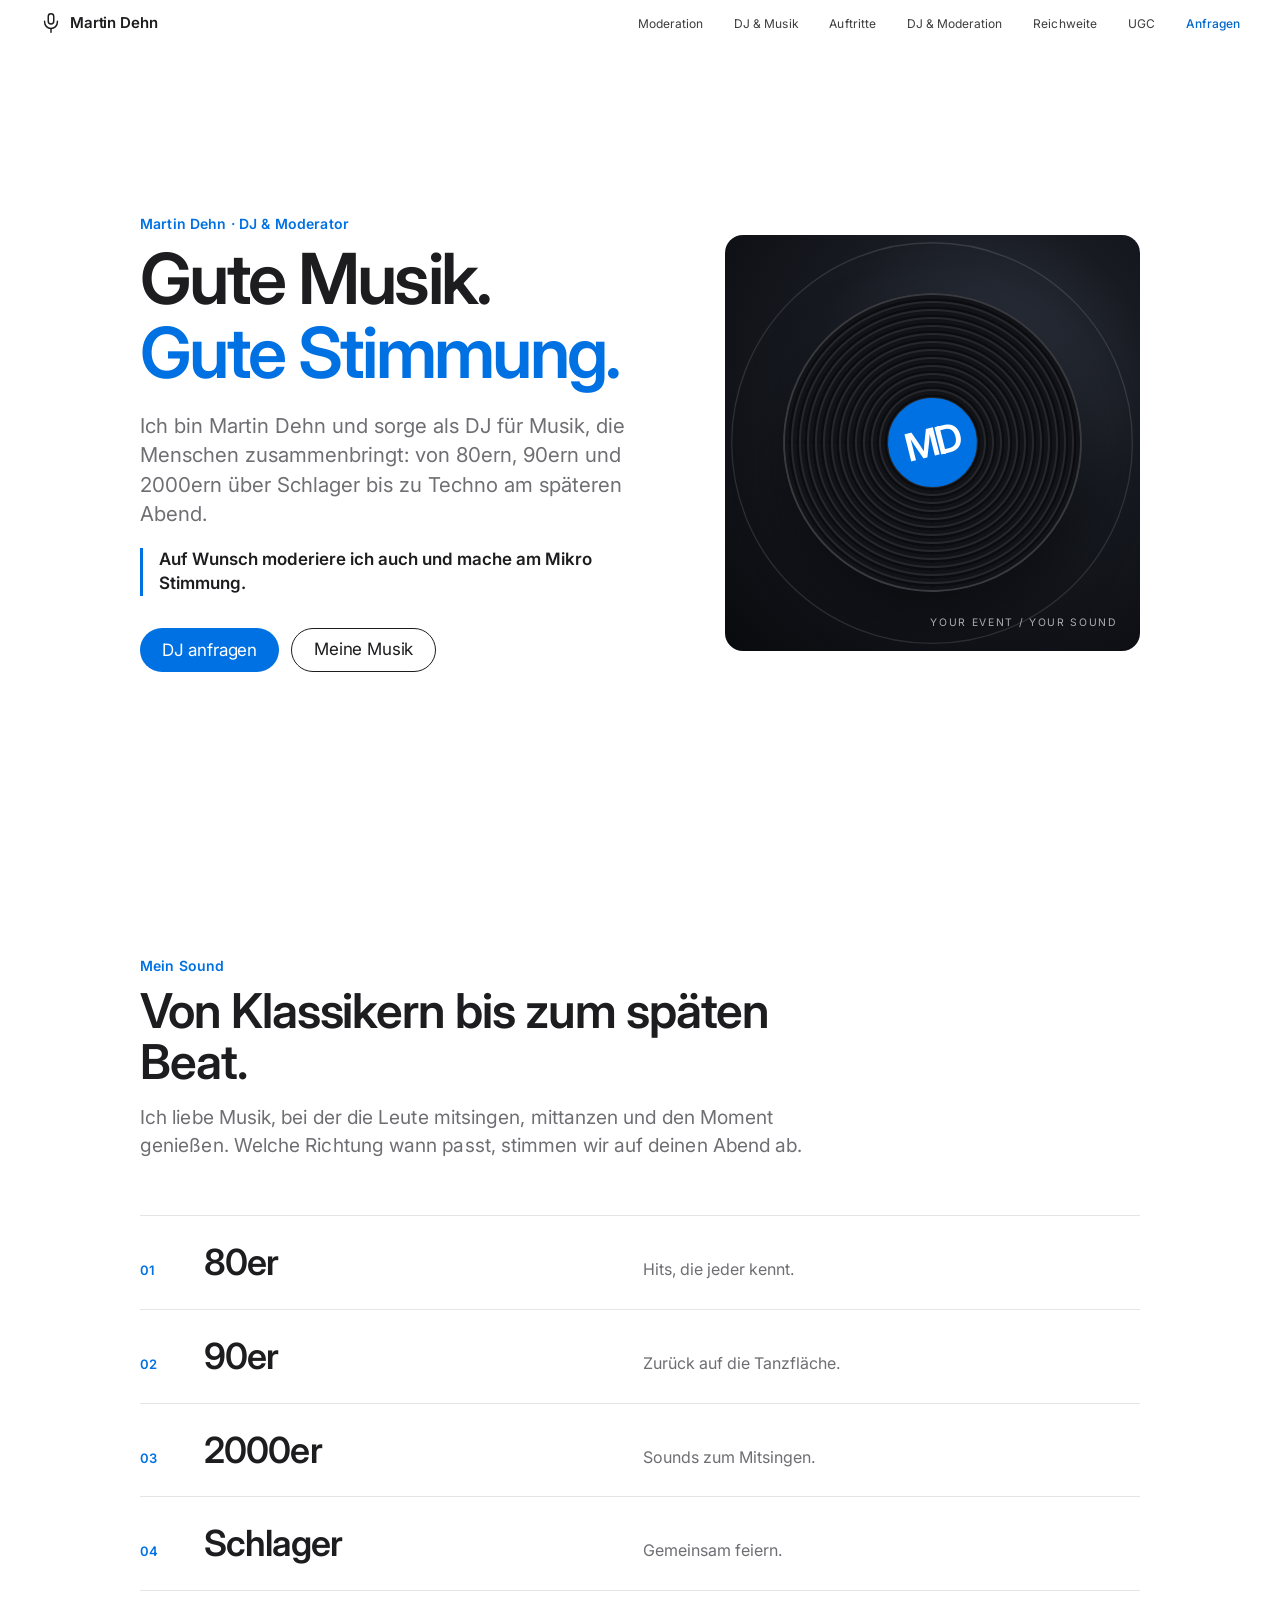
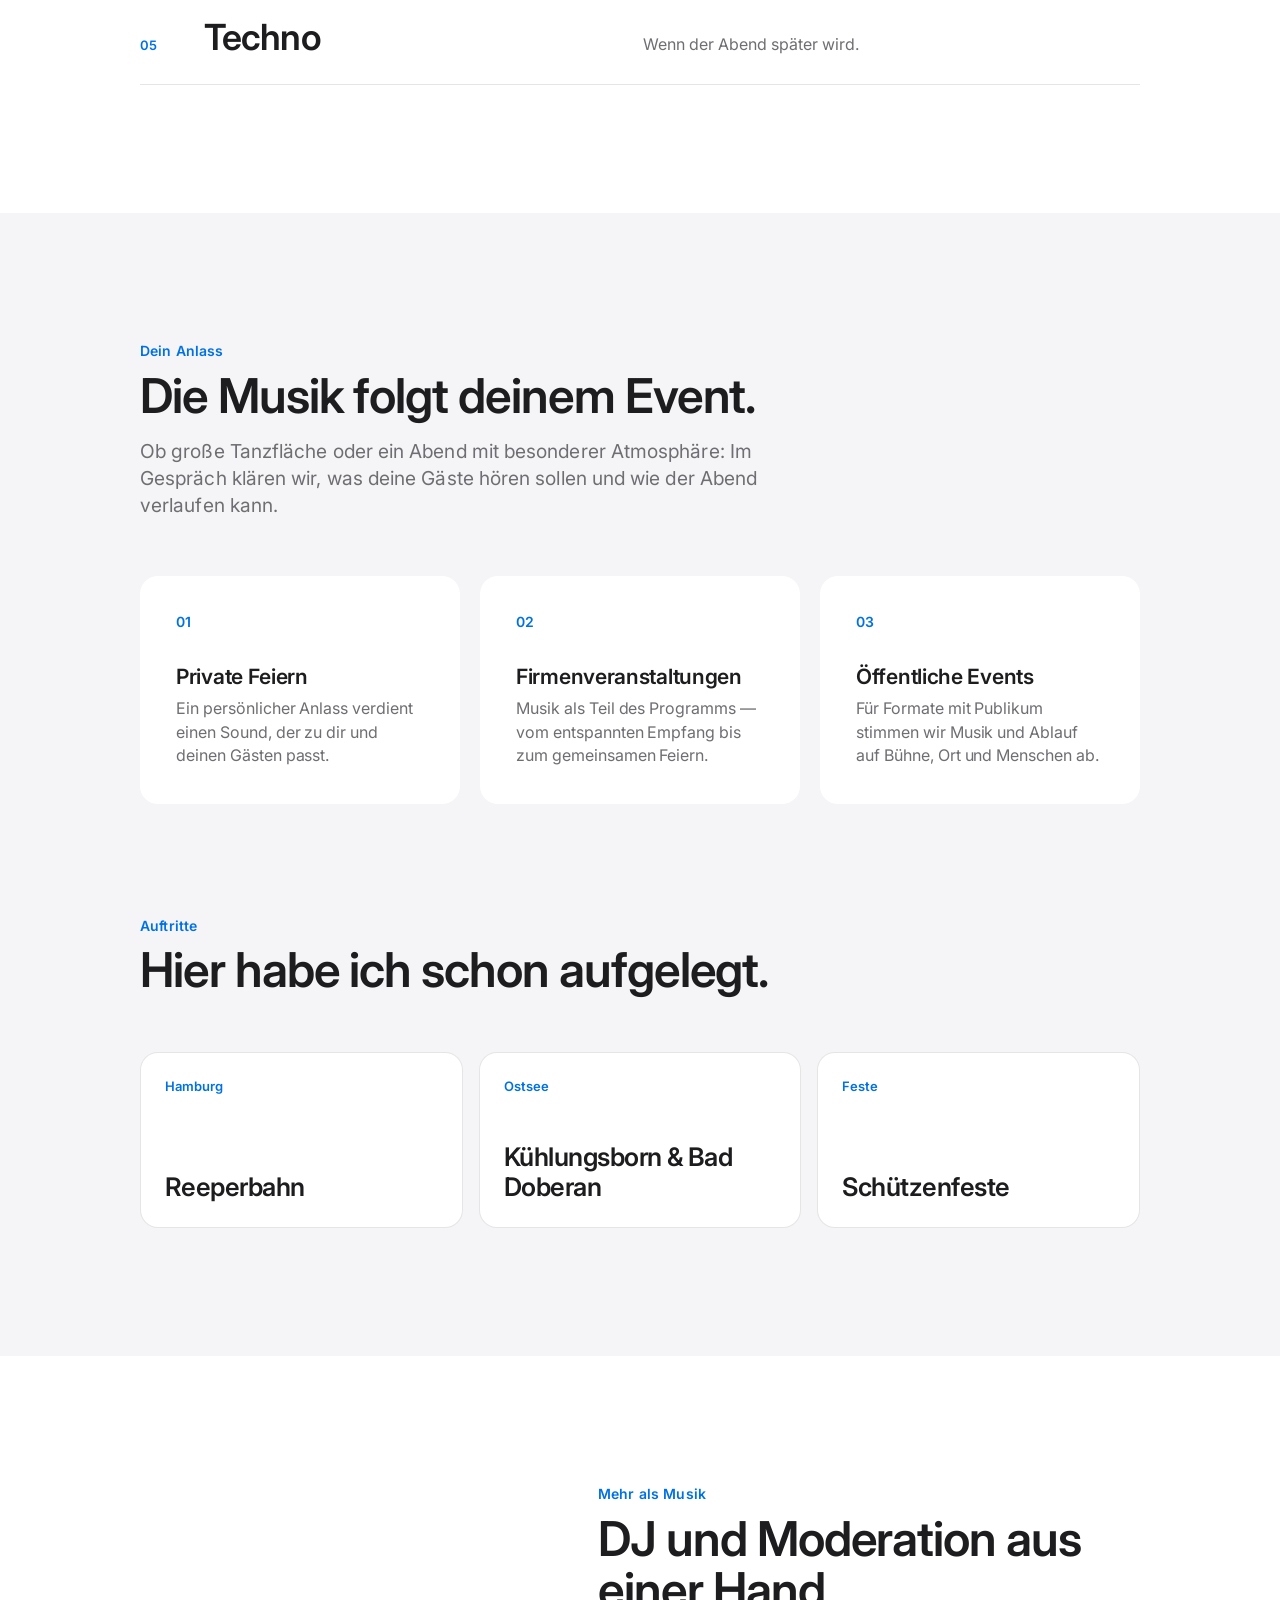
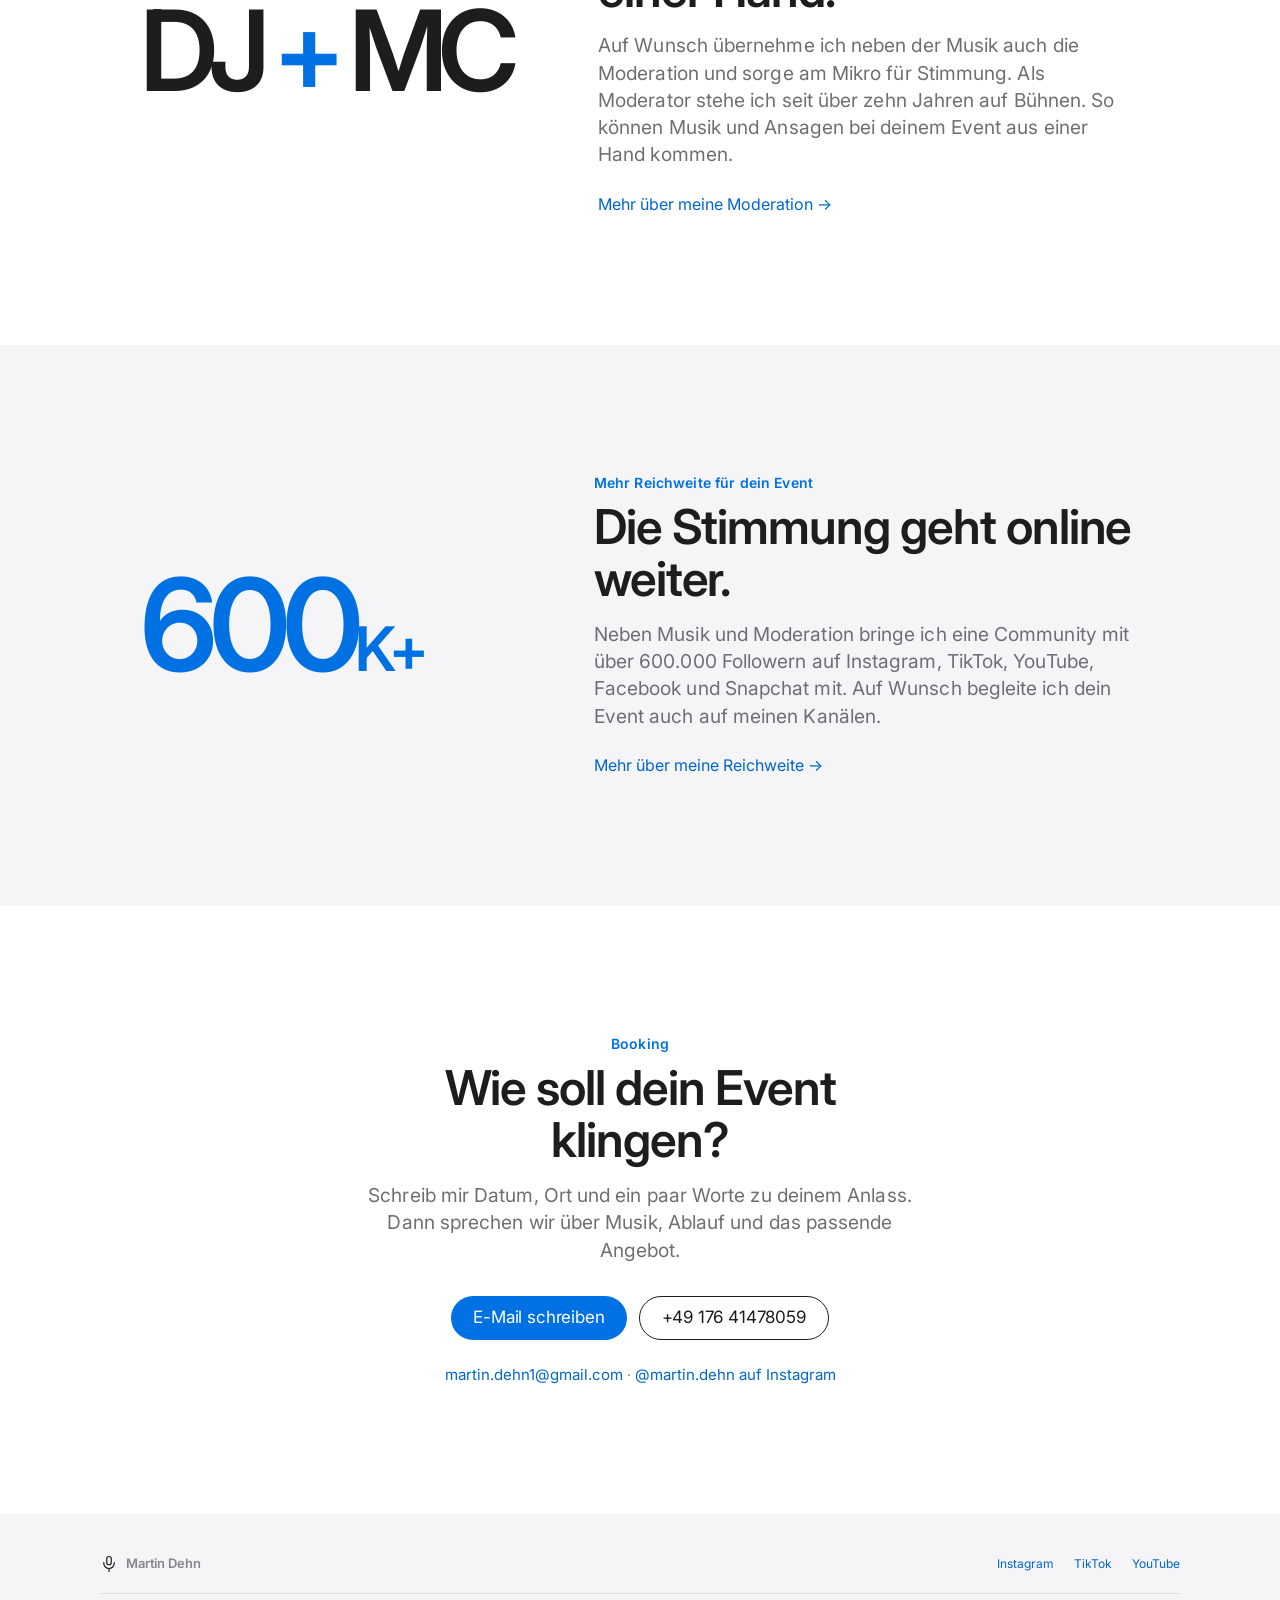
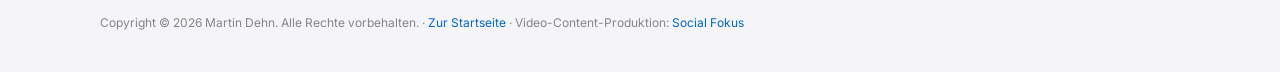
==== commit ba20c9aa: "Highlight audience reach on DJ page" ====
--- a/dj/index.html
+++ b/dj/index.html
@@ -59,6 +59,7 @@
     <a href="#musik" class="nav-link" aria-current="page">DJ &amp; Musik</a>
     <a href="#auftritte" class="nav-link">Auftritte</a>
     <a href="#zusammenspiel" class="nav-link">DJ &amp; Moderation</a>
+    <a href="#reichweite" class="nav-link">Reichweite</a>
     <a href="../ugc/" class="nav-link">UGC</a>
     <a href="#anfrage" class="nav-link nav-cta">Anfragen</a>
   </nav>
@@ -134,7 +135,17 @@
     </div>
   </section>
 
-  <section class="section section--alt section-booking" id="anfrage">
+  <section class="section section--alt dj-reach" id="reichweite">
+    <div class="dj-reach-number reveal" aria-label="Über 600.000 Follower">600<span>K+</span></div>
+    <div class="dj-reach-copy reveal">
+      <p class="eyebrow">Mehr Reichweite für dein Event</p>
+      <h2 class="section-title">Die Stimmung geht online weiter.</h2>
+      <p class="section-sub">Neben Musik und Moderation bringe ich eine Community mit über 600.000 Followern auf Instagram, TikTok, YouTube, Facebook und Snapchat mit. Auf Wunsch begleite ich dein Event auch auf meinen Kanälen.</p>
+      <a class="dj-text-link" href="../#reichweite">Mehr über meine Reichweite <span aria-hidden="true">→</span></a>
+    </div>
+  </section>
+
+  <section class="section section-booking" id="anfrage">
     <div class="booking-inner reveal">
       <p class="eyebrow">Booking</p>
       <h2 class="section-title">Wie soll dein Event klingen?</h2>
--- a/assets/css/dj.css
+++ b/assets/css/dj.css
@@ -148,10 +148,27 @@
 .dj-text-link { display: inline-block; margin-top: 1.5rem; color: var(--link); font-size: 1rem; }
 .dj-text-link:hover { text-decoration: underline; }
 
+.dj-reach {
+  display: grid;
+  grid-template-columns: 0.8fr 1.2fr;
+  gap: clamp(2rem, 7vw, 6rem);
+  align-items: center;
+}
+.dj-reach-number {
+  color: var(--accent);
+  font-size: clamp(5rem, 10vw, 8rem);
+  font-weight: 600;
+  letter-spacing: -0.07em;
+  line-height: 1;
+  white-space: nowrap;
+}
+.dj-reach-number span { font-size: 0.48em; letter-spacing: -0.04em; }
+
 @media (max-width: 750px) {
   .dj-hero { min-height: 0; grid-template-columns: 1fr; }
   .dj-visual { width: min(100%, 460px); margin: 0 auto; }
   .dj-combo { grid-template-columns: 1fr; gap: 1rem; }
+  .dj-reach { grid-template-columns: 1fr; gap: 1.25rem; }
   .dj-genre { grid-template-columns: 2rem 1fr; gap: 0.25rem 0.75rem; }
   .dj-genre p { grid-column: 2; }
   .dj-appearance-grid { grid-template-columns: 1fr; }
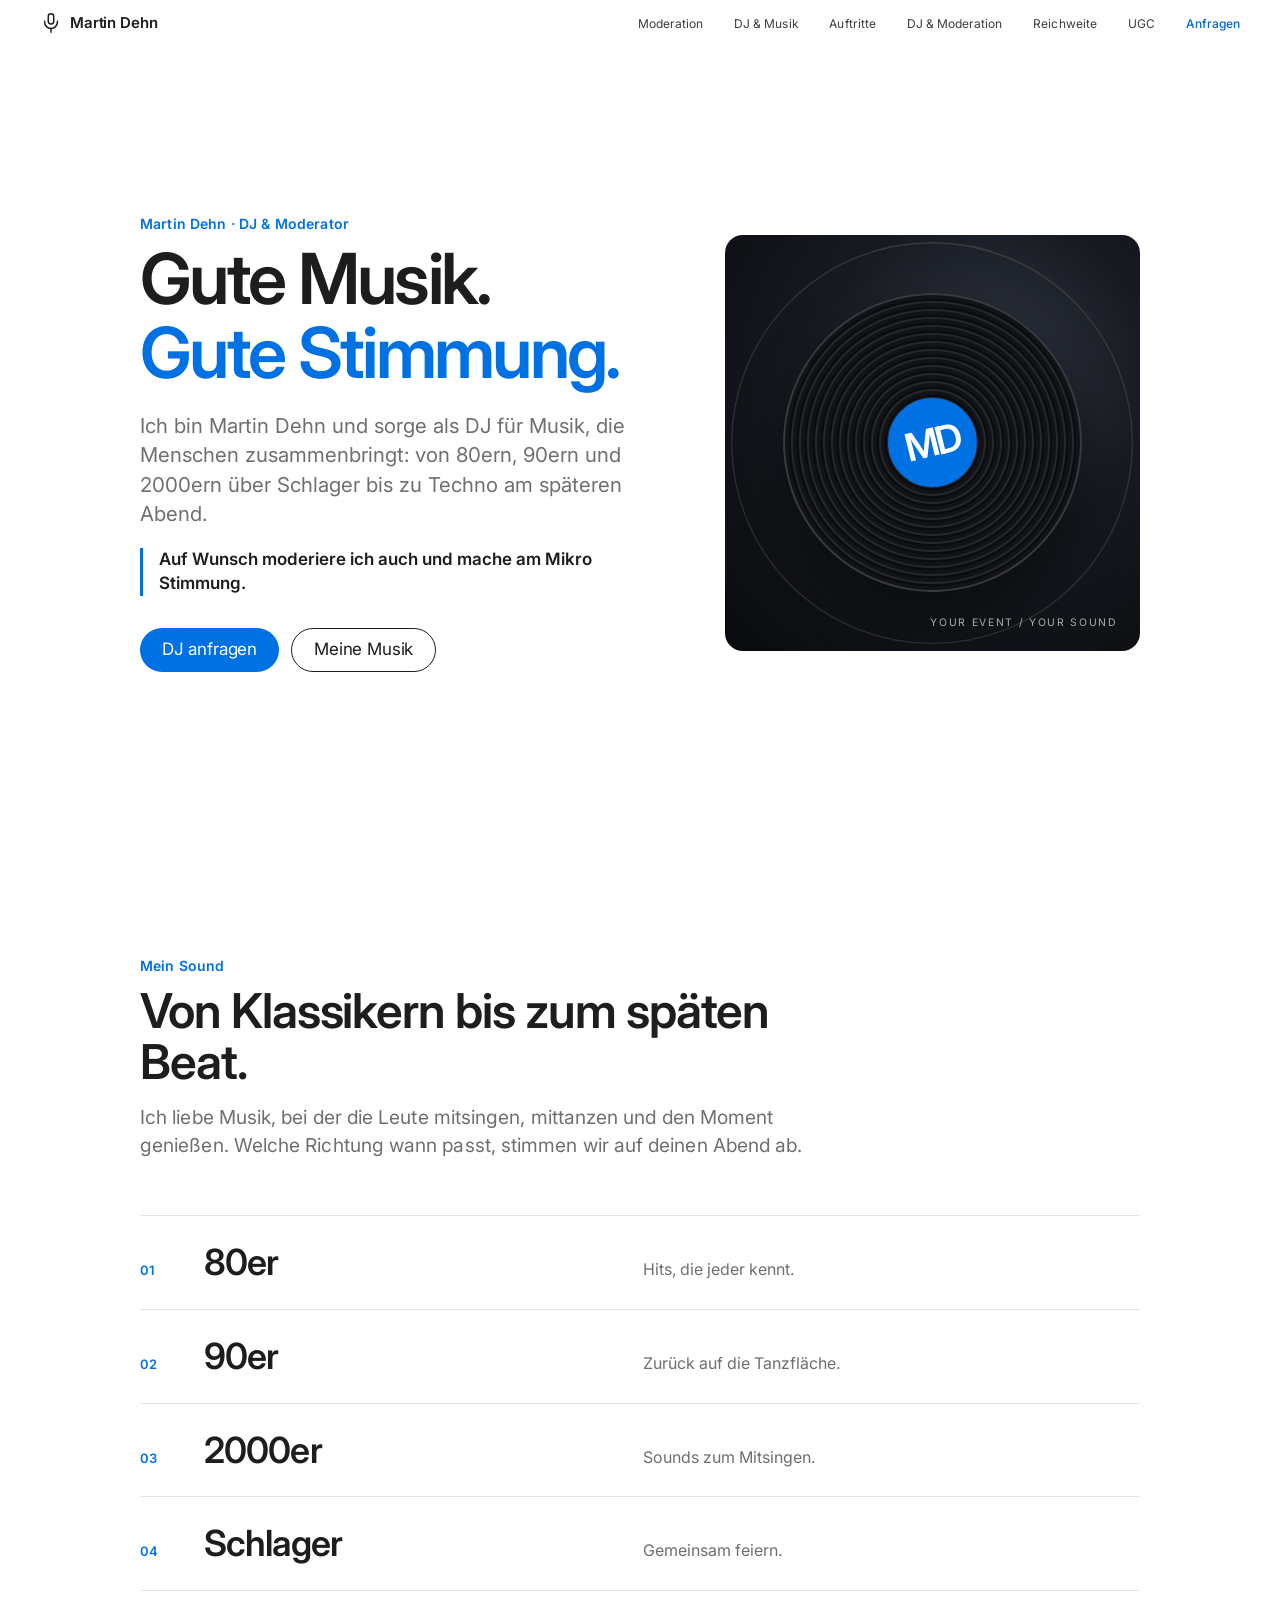
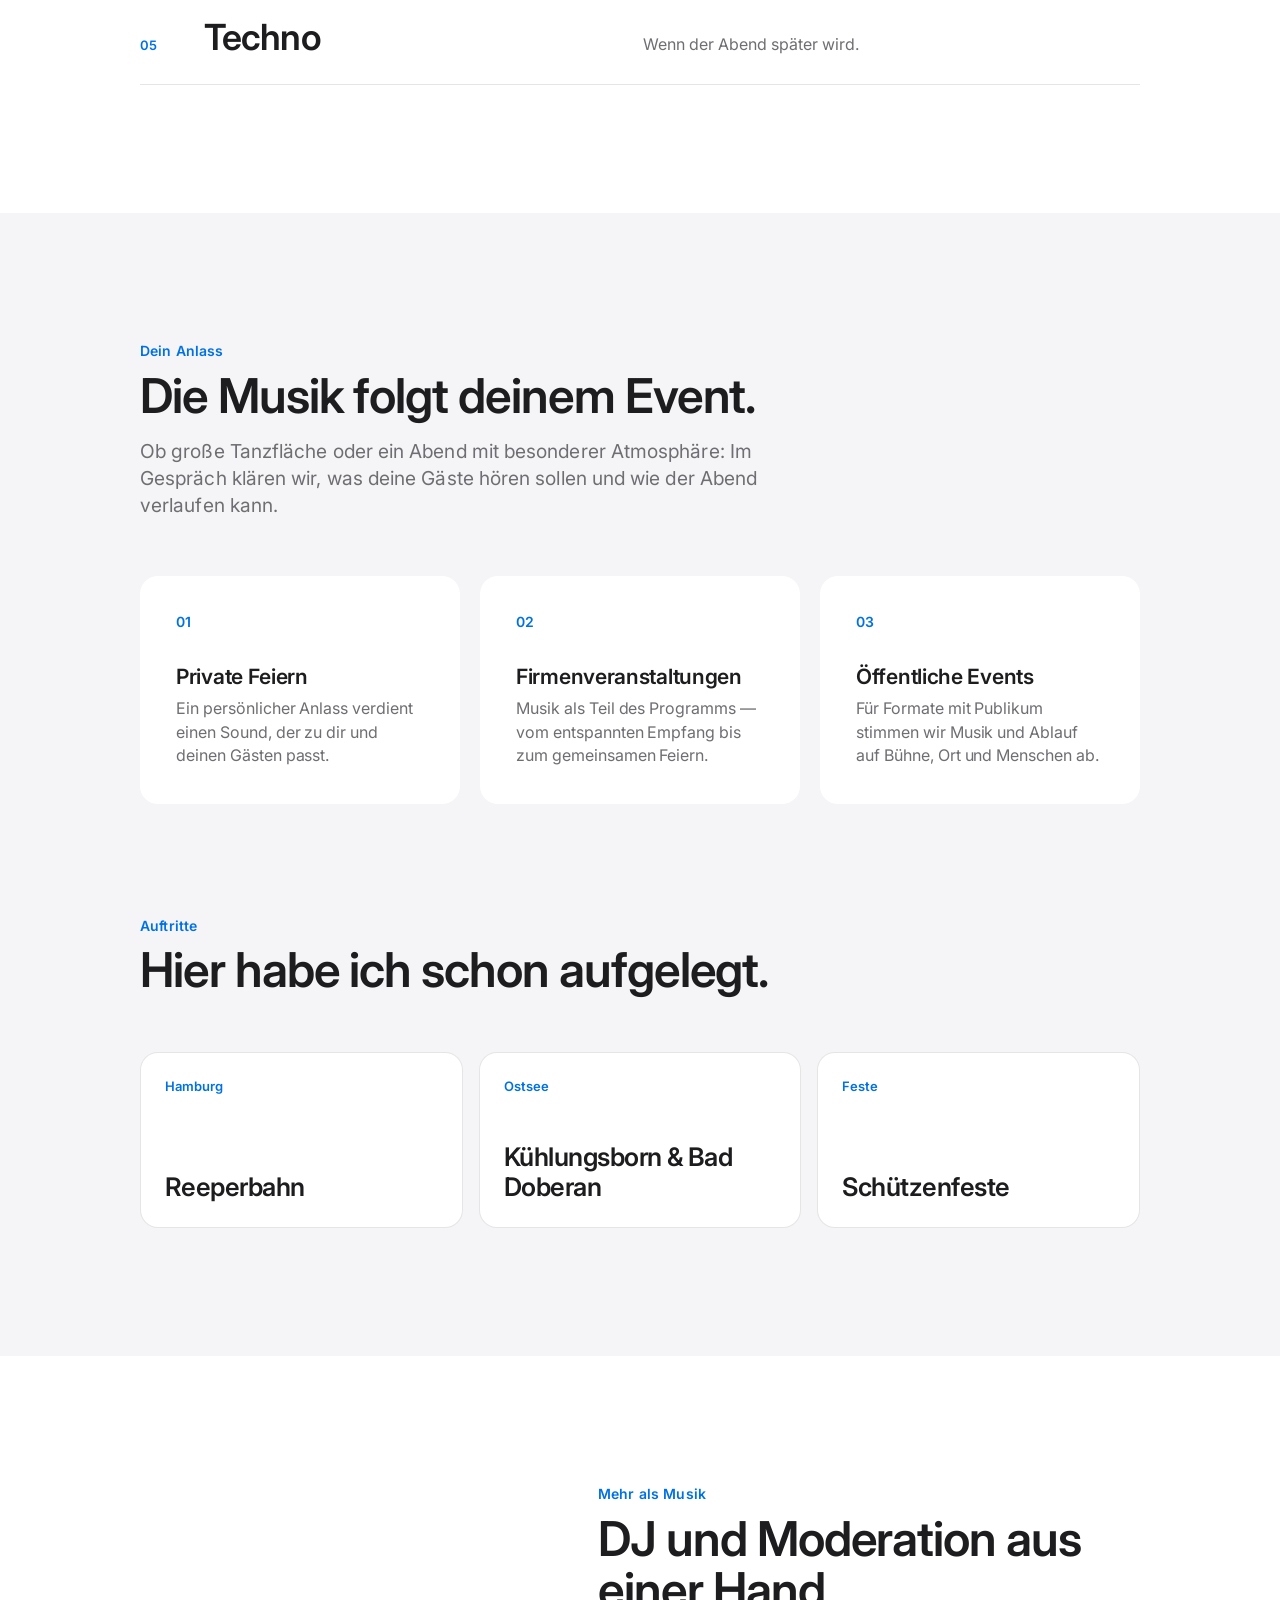
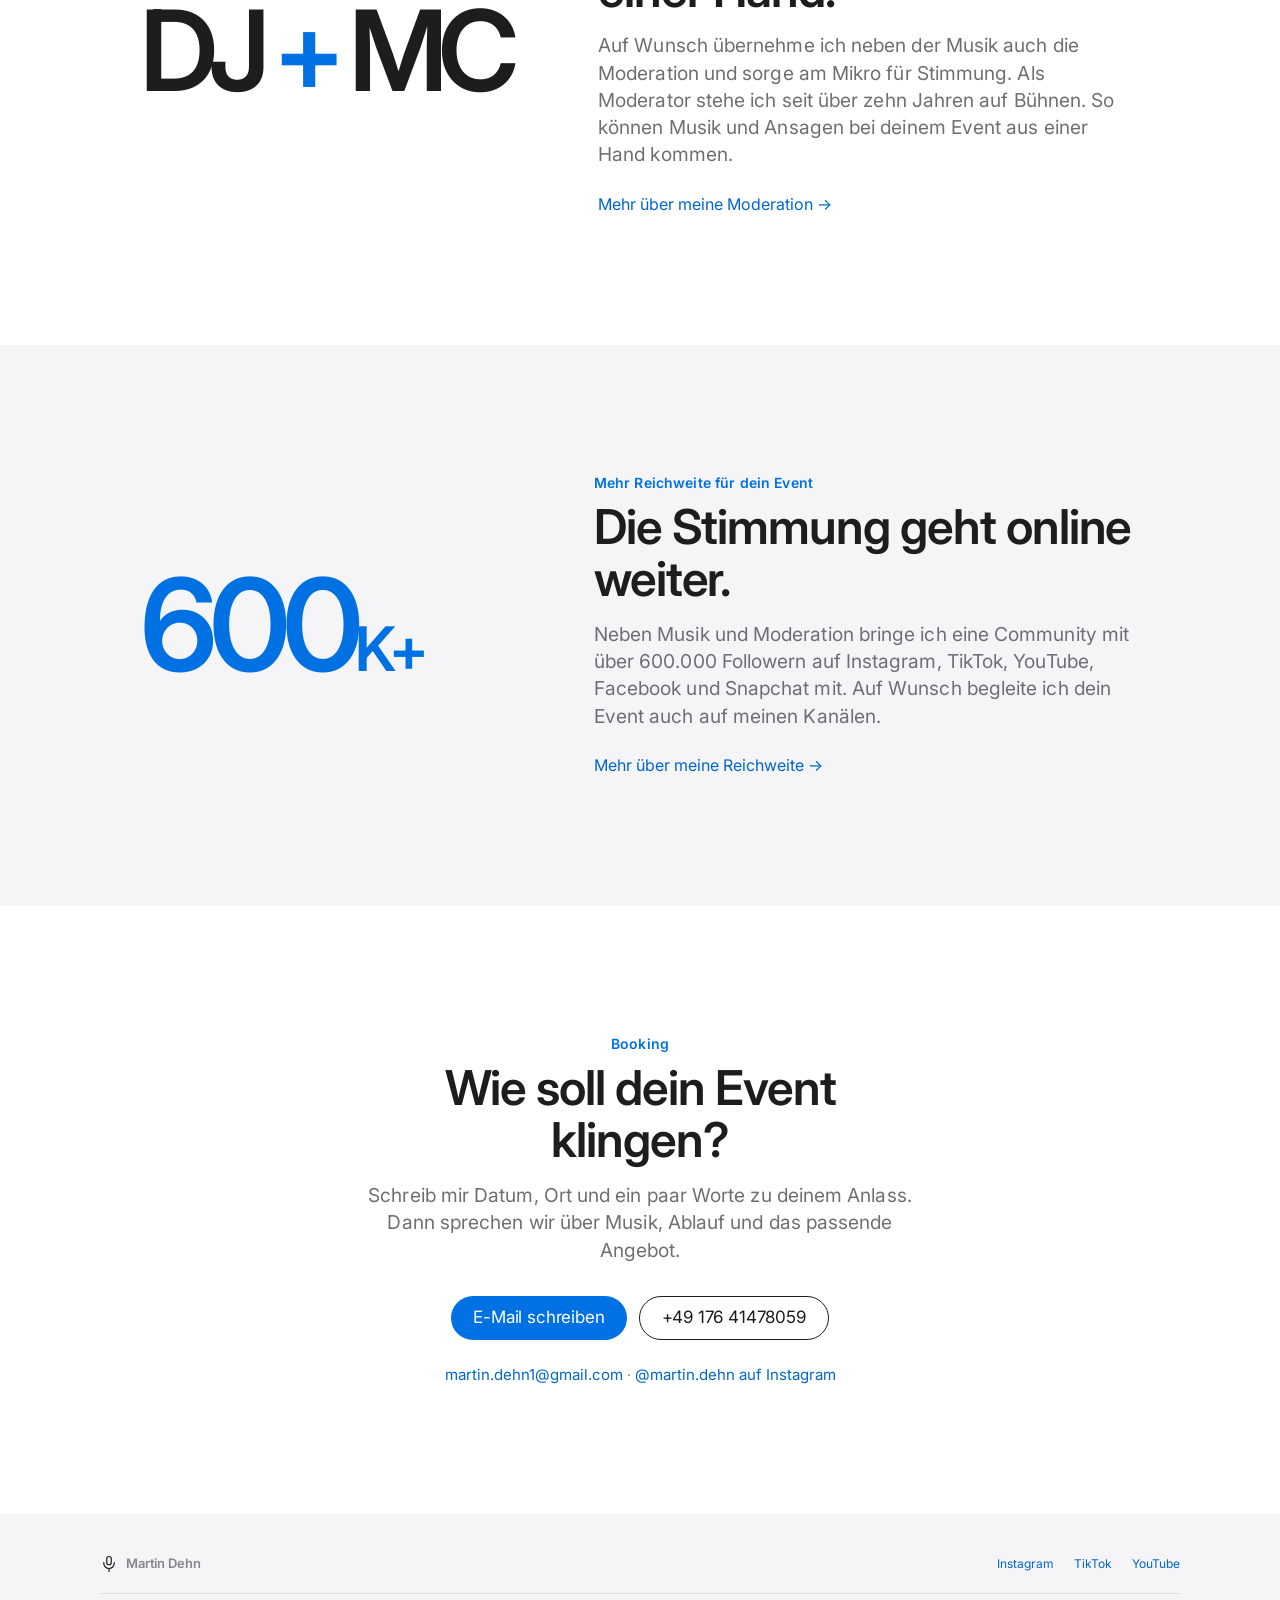
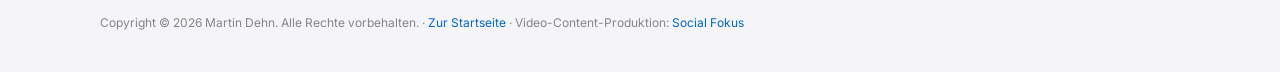
==== commit 7c01eb64: "Make UGC the homepage and move moderation to /moderator/" ====
--- a/dj/index.html
+++ b/dj/index.html
@@ -55,12 +55,12 @@
     <span class="nav-logo-text">Martin Dehn</span>
   </a>
   <nav class="nav-links" id="navLinks" aria-label="Hauptnavigation">
-    <a href="../#leistungen" class="nav-link">Moderation</a>
+    <a href="../moderator/#leistungen" class="nav-link">Moderation</a>
     <a href="#musik" class="nav-link" aria-current="page">DJ &amp; Musik</a>
     <a href="#auftritte" class="nav-link">Auftritte</a>
     <a href="#zusammenspiel" class="nav-link">DJ &amp; Moderation</a>
     <a href="#reichweite" class="nav-link">Reichweite</a>
-    <a href="../ugc/" class="nav-link">UGC</a>
+    <a href="../" class="nav-link">UGC</a>
     <a href="#anfrage" class="nav-link nav-cta">Anfragen</a>
   </nav>
   <button class="nav-toggle" id="navToggle" aria-label="Menü öffnen" aria-expanded="false" aria-controls="navLinks">
@@ -131,7 +131,7 @@
       <p class="eyebrow">Mehr als Musik</p>
       <h2 class="section-title">DJ und Moderation aus einer Hand.</h2>
       <p class="section-sub">Auf Wunsch übernehme ich neben der Musik auch die Moderation und sorge am Mikro für Stimmung. Als Moderator stehe ich seit über zehn Jahren auf Bühnen. So können Musik und Ansagen bei deinem Event aus einer Hand kommen.</p>
-      <a class="dj-text-link" href="../#leistungen">Mehr über meine Moderation <span aria-hidden="true">→</span></a>
+      <a class="dj-text-link" href="../moderator/#leistungen">Mehr über meine Moderation <span aria-hidden="true">→</span></a>
     </div>
   </section>
 
@@ -141,7 +141,7 @@
       <p class="eyebrow">Mehr Reichweite für dein Event</p>
       <h2 class="section-title">Die Stimmung geht online weiter.</h2>
       <p class="section-sub">Neben Musik und Moderation bringe ich eine Community mit über 600.000 Followern auf Instagram, TikTok, YouTube, Facebook und Snapchat mit. Auf Wunsch begleite ich dein Event auch auf meinen Kanälen.</p>
-      <a class="dj-text-link" href="../#reichweite">Mehr über meine Reichweite <span aria-hidden="true">→</span></a>
+      <a class="dj-text-link" href="../moderator/#reichweite">Mehr über meine Reichweite <span aria-hidden="true">→</span></a>
     </div>
   </section>
 
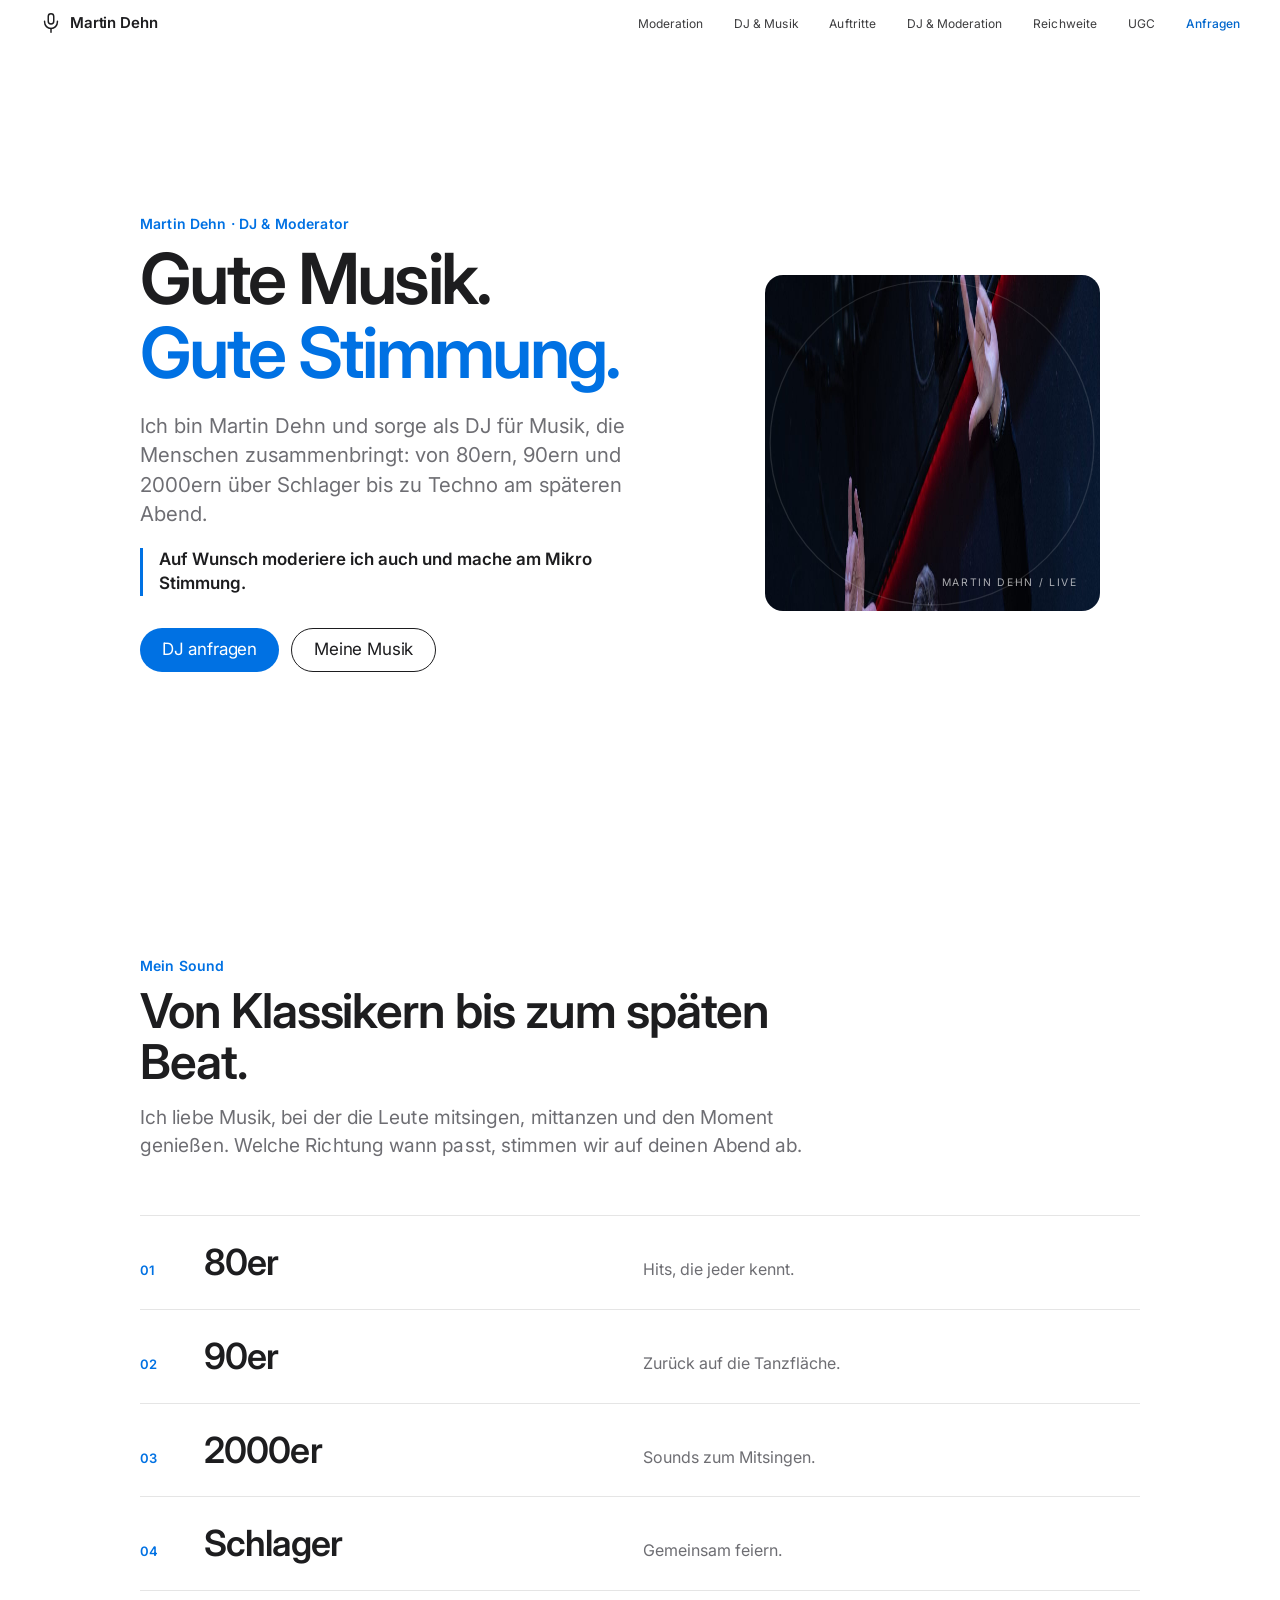
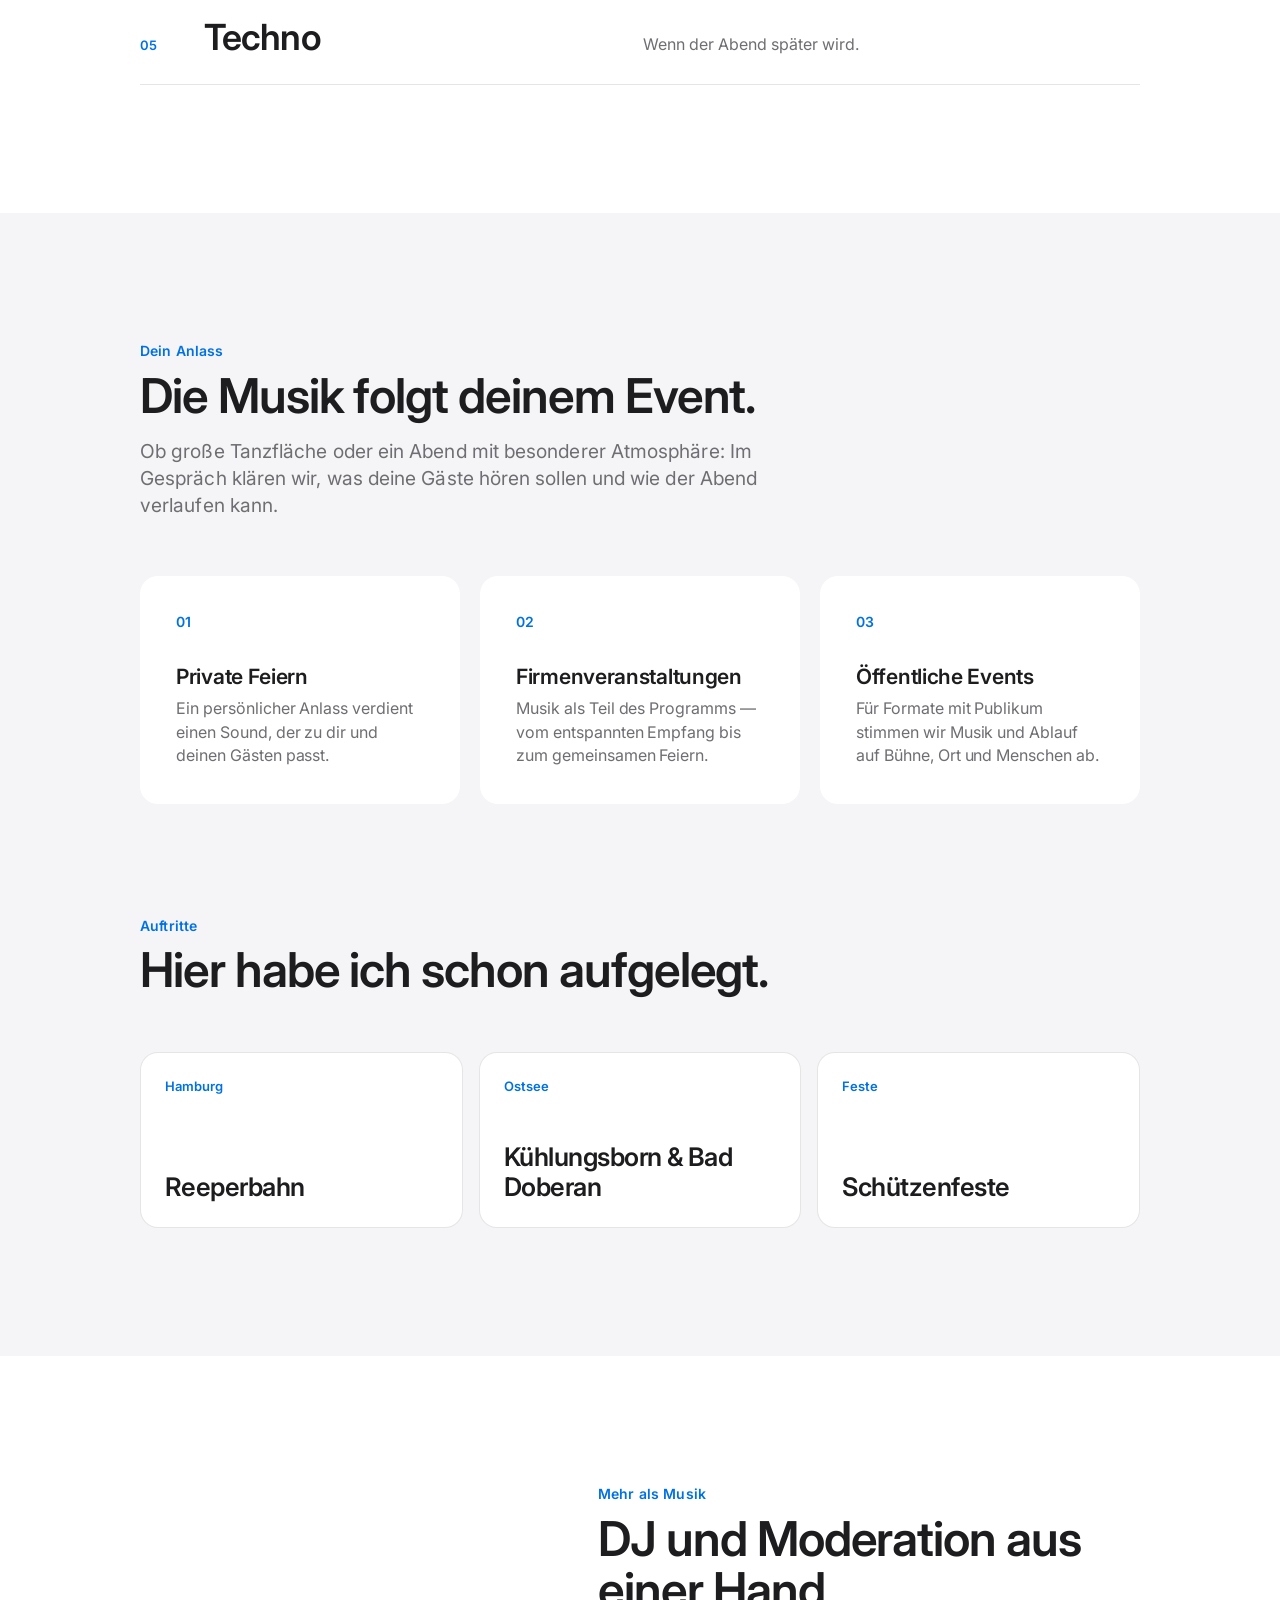
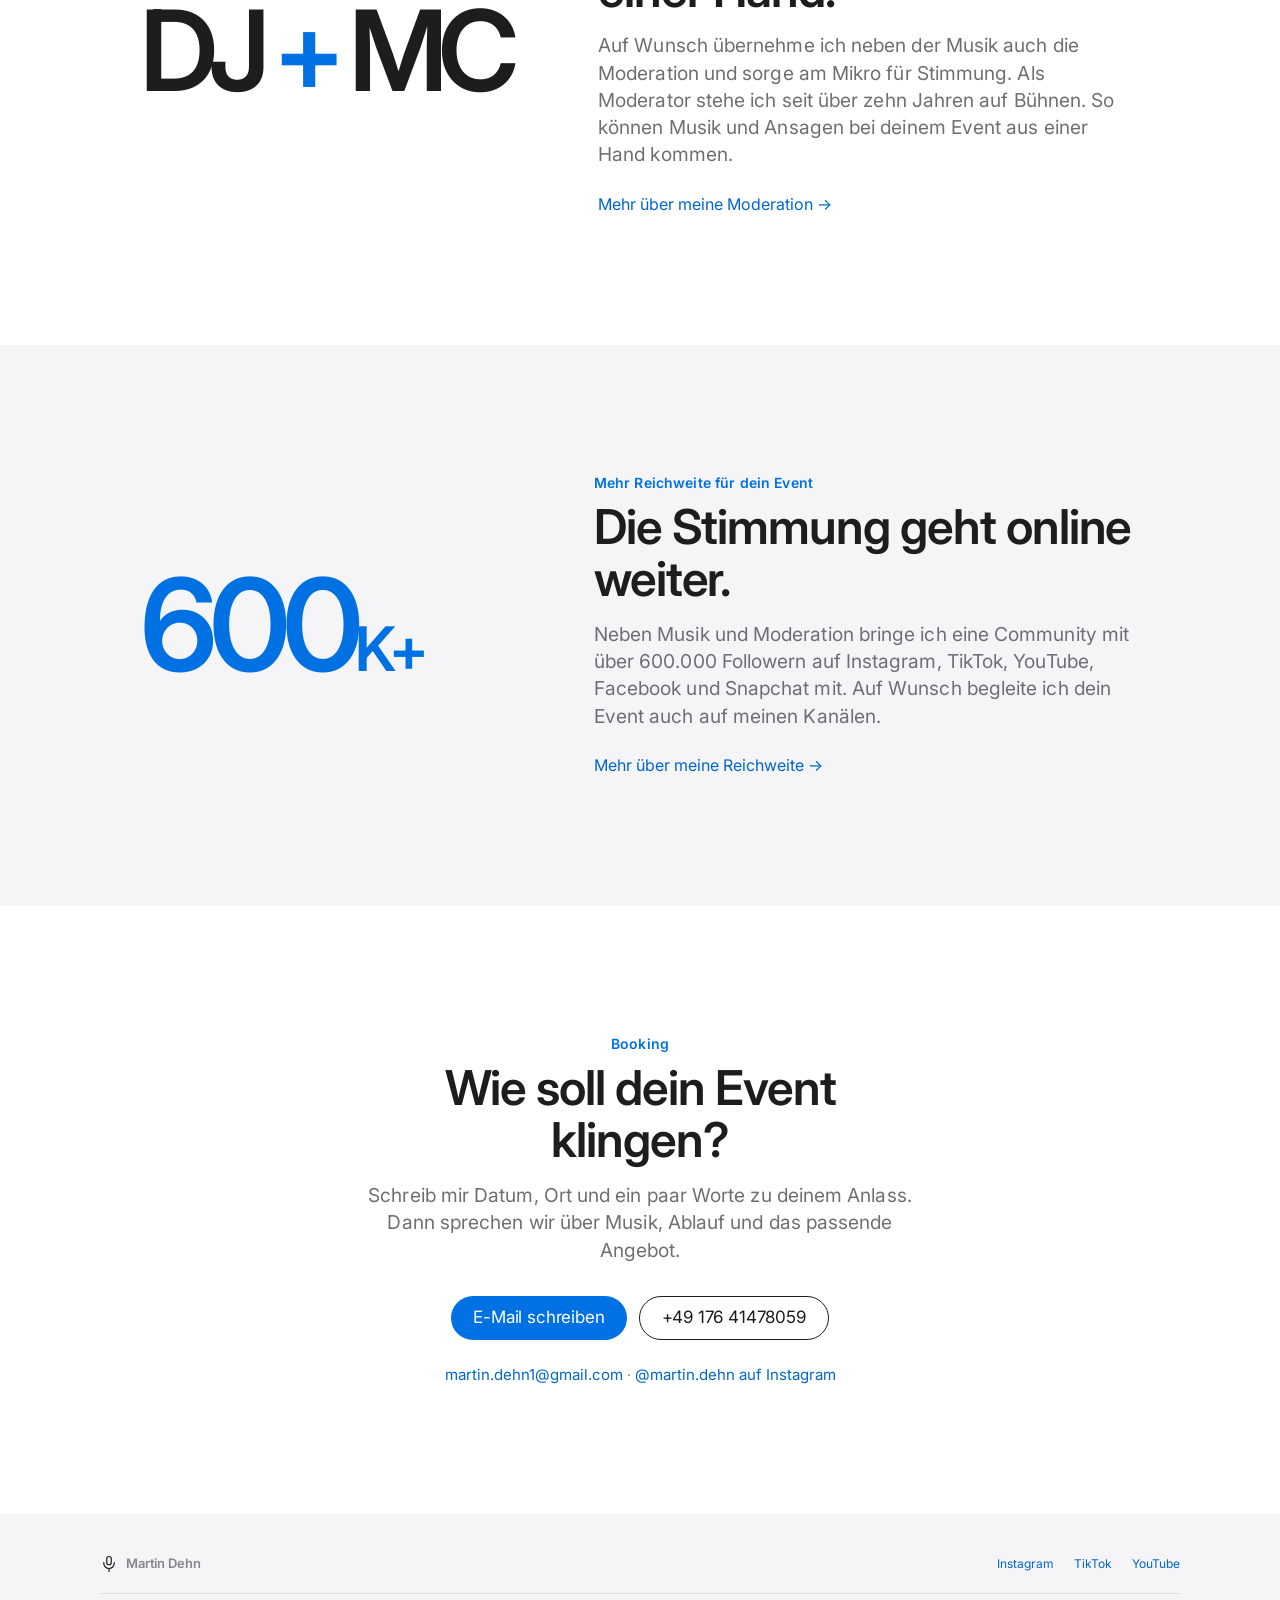
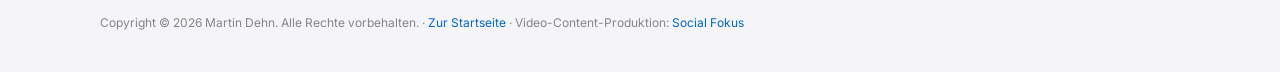
==== commit ceeb6d78: "Use Martin DJ photo in page hero and previews" ====
--- a/dj/index.html
+++ b/dj/index.html
@@ -14,11 +14,11 @@
 <meta property="og:site_name" content="Martin Dehn">
 <meta property="og:title" content="DJ &amp; Moderator für dein Event — Martin Dehn">
 <meta property="og:description" content="80er, 90er, 2000er, Schlager und Techno. Auf Wunsch auch Moderation und Stimmung am Mikro.">
-<meta property="og:image" content="https://martindehn.com/assets/img/martin-dehn-hero.jpg">
+<meta property="og:image" content="https://martindehn.com/assets/img/martin-dehn-dj.jpg">
 <meta name="twitter:card" content="summary_large_image">
 <meta name="twitter:title" content="DJ &amp; Moderator für dein Event — Martin Dehn">
 <meta name="twitter:description" content="80er, 90er, 2000er, Schlager und Techno. Auf Wunsch auch Stimmung am Mikro.">
-<meta name="twitter:image" content="https://martindehn.com/assets/img/martin-dehn-hero.jpg">
+<meta name="twitter:image" content="https://martindehn.com/assets/img/martin-dehn-dj.jpg">
 <link rel="icon" href="data:image/svg+xml,%3Csvg xmlns='http://www.w3.org/2000/svg' viewBox='0 0 100 100'%3E%3Crect width='100' height='100' rx='22' fill='%231d1d1f'/%3E%3Crect x='36' y='16' width='28' height='44' rx='14' fill='%23fff'/%3E%3Cpath d='M24 48v4a26 26 0 0 0 52 0v-4' stroke='%23fff' stroke-width='8' fill='none' stroke-linecap='round'/%3E%3Cpath d='M50 78v10' stroke='%23fff' stroke-width='8' stroke-linecap='round'/%3E%3C/svg%3E">
 <link rel="preconnect" href="https://fonts.googleapis.com">
 <link rel="preconnect" href="https://fonts.gstatic.com" crossorigin>
@@ -80,10 +80,10 @@
         <a class="btn btn-ghost" href="#musik">Meine Musik</a>
       </div>
     </div>
-    <div class="dj-visual reveal" aria-hidden="true">
-      <div class="dj-record"><div class="dj-record-label"><span>MD</span></div></div>
-      <span class="dj-visual-caption">YOUR EVENT / YOUR SOUND</span>
-    </div>
+    <figure class="dj-visual reveal">
+      <img class="dj-visual-photo" src="../assets/img/martin-dehn-dj.jpg" alt="Martin Dehn am DJ-Pult bei einem Auftritt" width="1600" height="1067" fetchpriority="high" decoding="async">
+      <figcaption class="dj-visual-caption">MARTIN DEHN / LIVE</figcaption>
+    </figure>
   </section>
 
   <section class="section" id="musik">
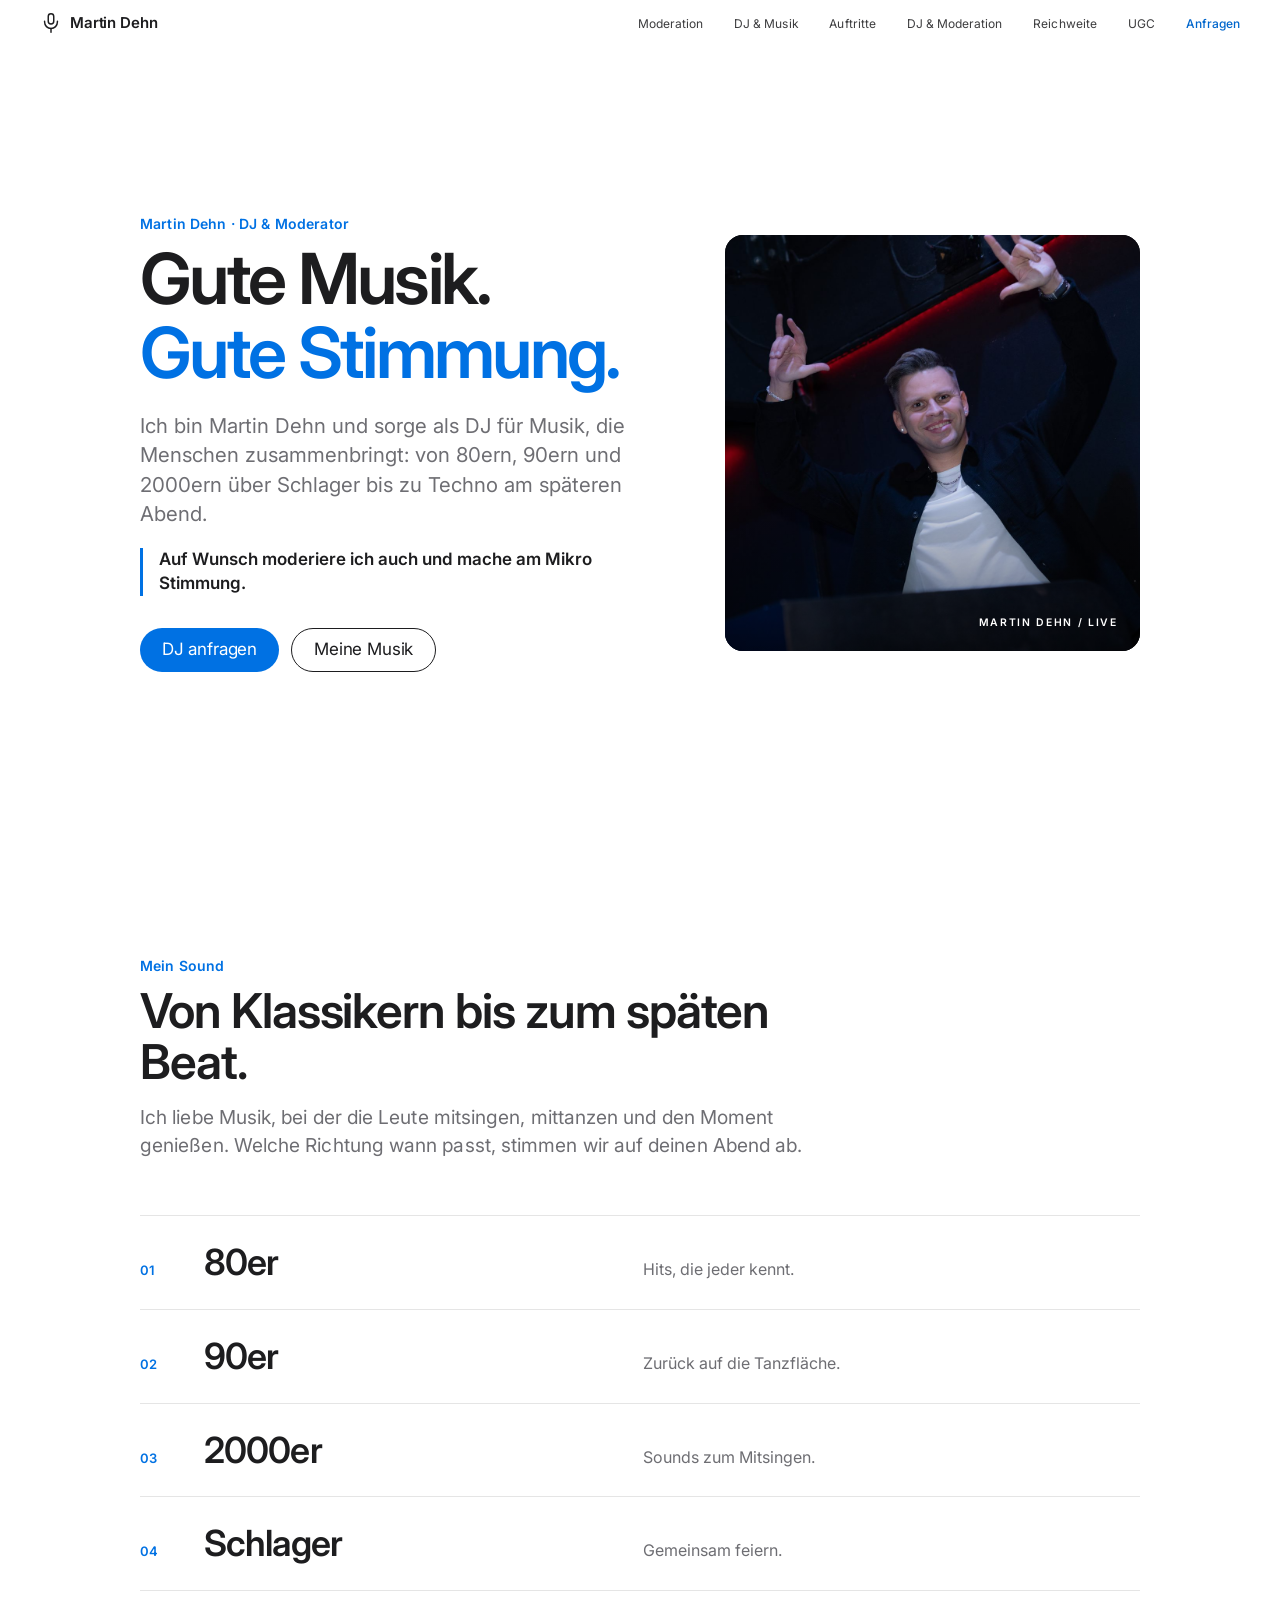
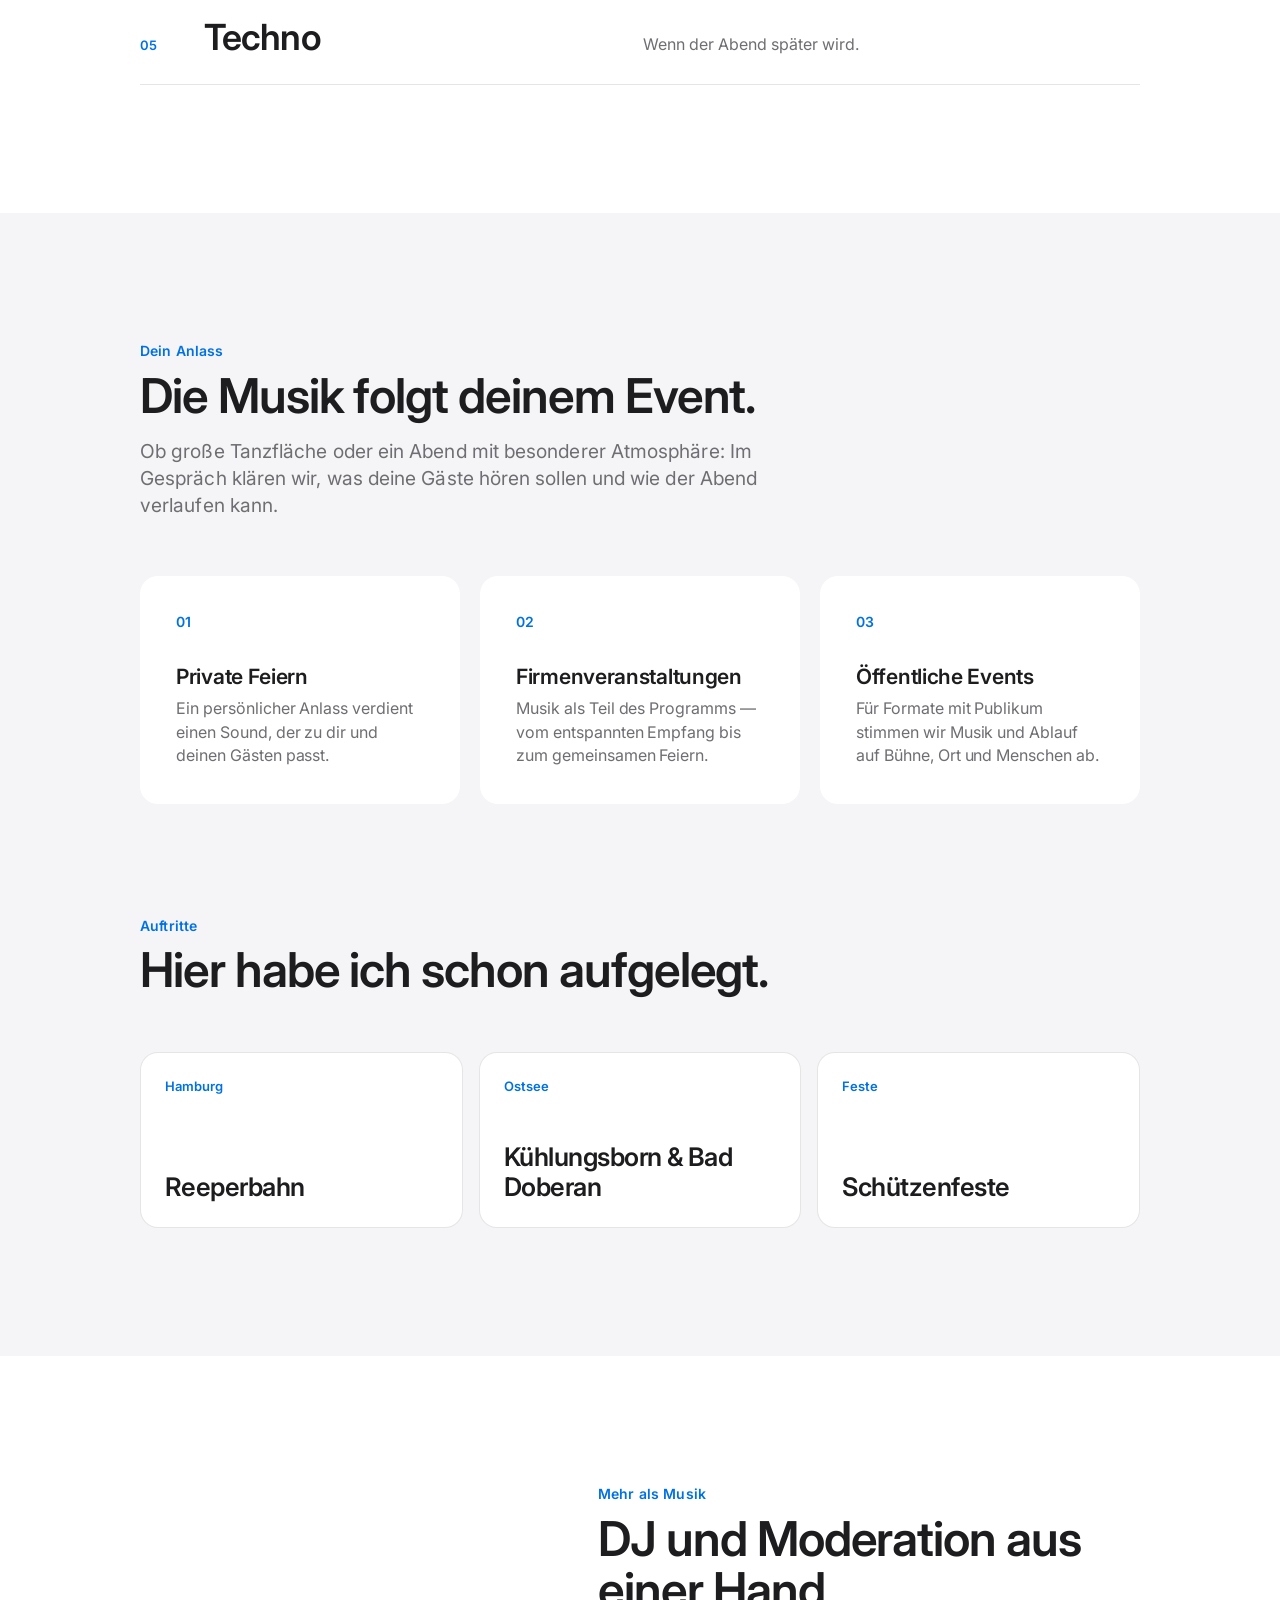
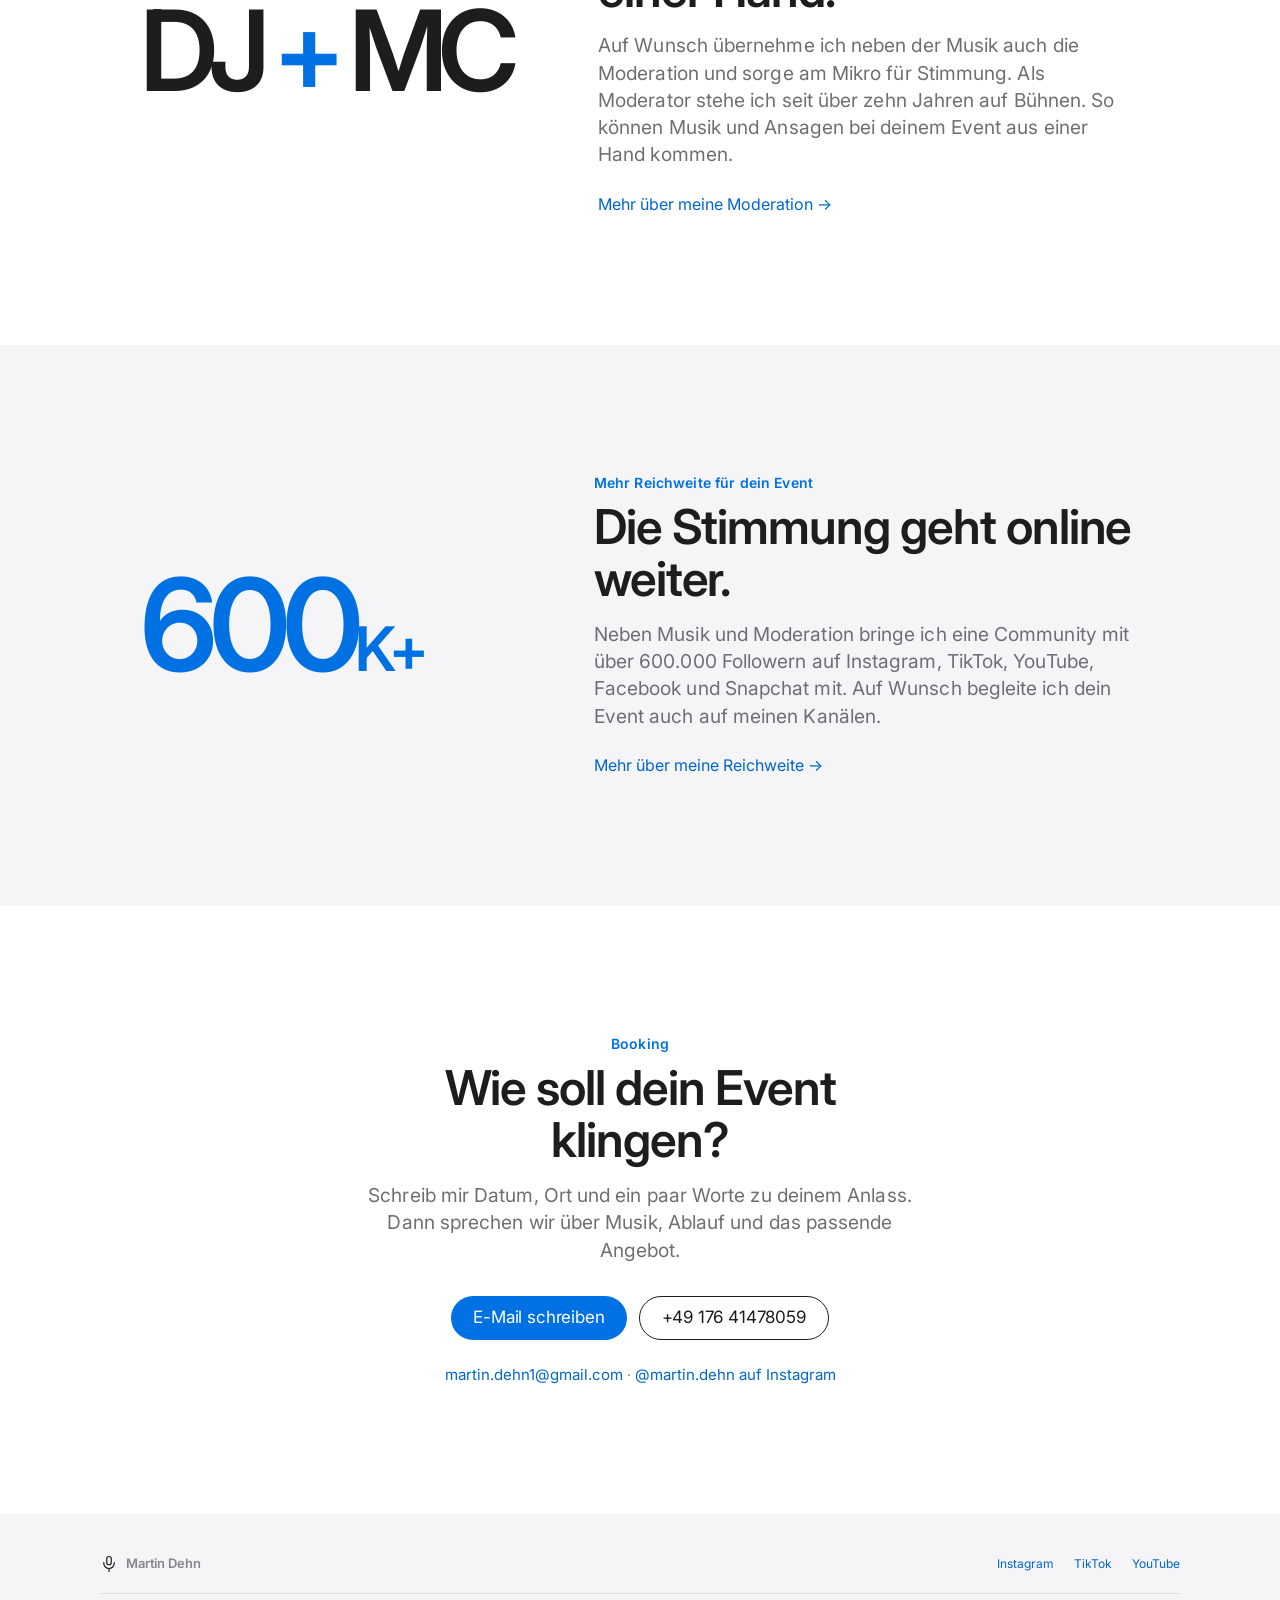
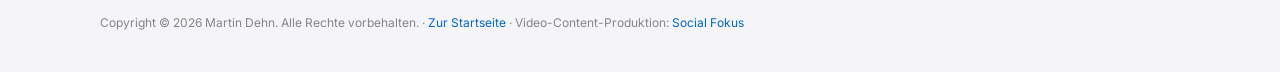
==== commit 02f9773b: "Refresh DJ photo styling" ====
--- a/dj/index.html
+++ b/dj/index.html
@@ -24,7 +24,7 @@
 <link rel="preconnect" href="https://fonts.gstatic.com" crossorigin>
 <link href="https://fonts.googleapis.com/css2?family=Inter:wght@400;500;600&display=swap" rel="stylesheet">
 <link rel="stylesheet" href="../assets/css/style.css">
-<link rel="stylesheet" href="../assets/css/dj.css">
+<link rel="stylesheet" href="../assets/css/dj.css?v=photo-20260925">
 <script type="application/ld+json">
 {
   "@context": "https://schema.org",
--- a/assets/css/dj.css
+++ b/assets/css/dj.css
@@ -42,54 +42,38 @@
 
 .dj-visual {
   position: relative;
-  display: grid;
-  place-items: center;
+  margin: 0;
   aspect-ratio: 1;
   overflow: hidden;
   border-radius: var(--radius-lg);
-  background: radial-gradient(circle at 62% 35%, #343b48 0, #171a21 45%, #090a0d 100%);
+  background: #090a0d;
 }
 
-.dj-visual::before {
+.dj-visual-photo {
+  display: block;
+  width: 100%;
+  height: 100%;
+  object-fit: cover;
+  object-position: center 43%;
+}
+
+.dj-visual::after {
   content: "";
   position: absolute;
-  width: 75%;
-  height: 75%;
-  border: 1px solid rgba(255, 255, 255, 0.12);
-  border-radius: 50%;
-  scale: 1.28;
-}
-
-.dj-record {
-  width: 72%;
-  aspect-ratio: 1;
-  display: grid;
-  place-items: center;
-  border-radius: 50%;
-  background: repeating-radial-gradient(circle, #121317 0 3px, #25272d 4px 5px, #0b0c0f 6px 8px);
-  box-shadow: 0 24px 55px rgba(0, 0, 0, 0.45), inset 0 0 0 2px rgba(255, 255, 255, 0.09);
-  rotate: -14deg;
-}
-
-.dj-record-label {
-  width: 30%;
-  aspect-ratio: 1;
-  display: grid;
-  place-items: center;
-  border-radius: 50%;
-  color: #fff;
-  background: var(--accent);
-  font-size: clamp(1.2rem, 3vw, 2.5rem);
-  font-weight: 600;
-  letter-spacing: -0.08em;
+  inset: 55% 0 0;
+  background: linear-gradient(transparent, rgba(0, 0, 0, 0.55));
+  pointer-events: none;
 }
 
 .dj-visual-caption {
   position: absolute;
+  z-index: 1;
   right: 1.4rem;
   bottom: 1.25rem;
-  color: rgba(255, 255, 255, 0.65);
+  margin: 0;
+  color: #fff;
   font-size: 0.65rem;
+  font-weight: 600;
   letter-spacing: 0.16em;
 }
 
@@ -174,7 +158,3 @@
   .dj-appearance-grid { grid-template-columns: 1fr; }
   .dj-appearance { min-height: 8rem; }
 }
-
-@media (prefers-reduced-motion: reduce) {
-  .dj-record { rotate: none; }
-}
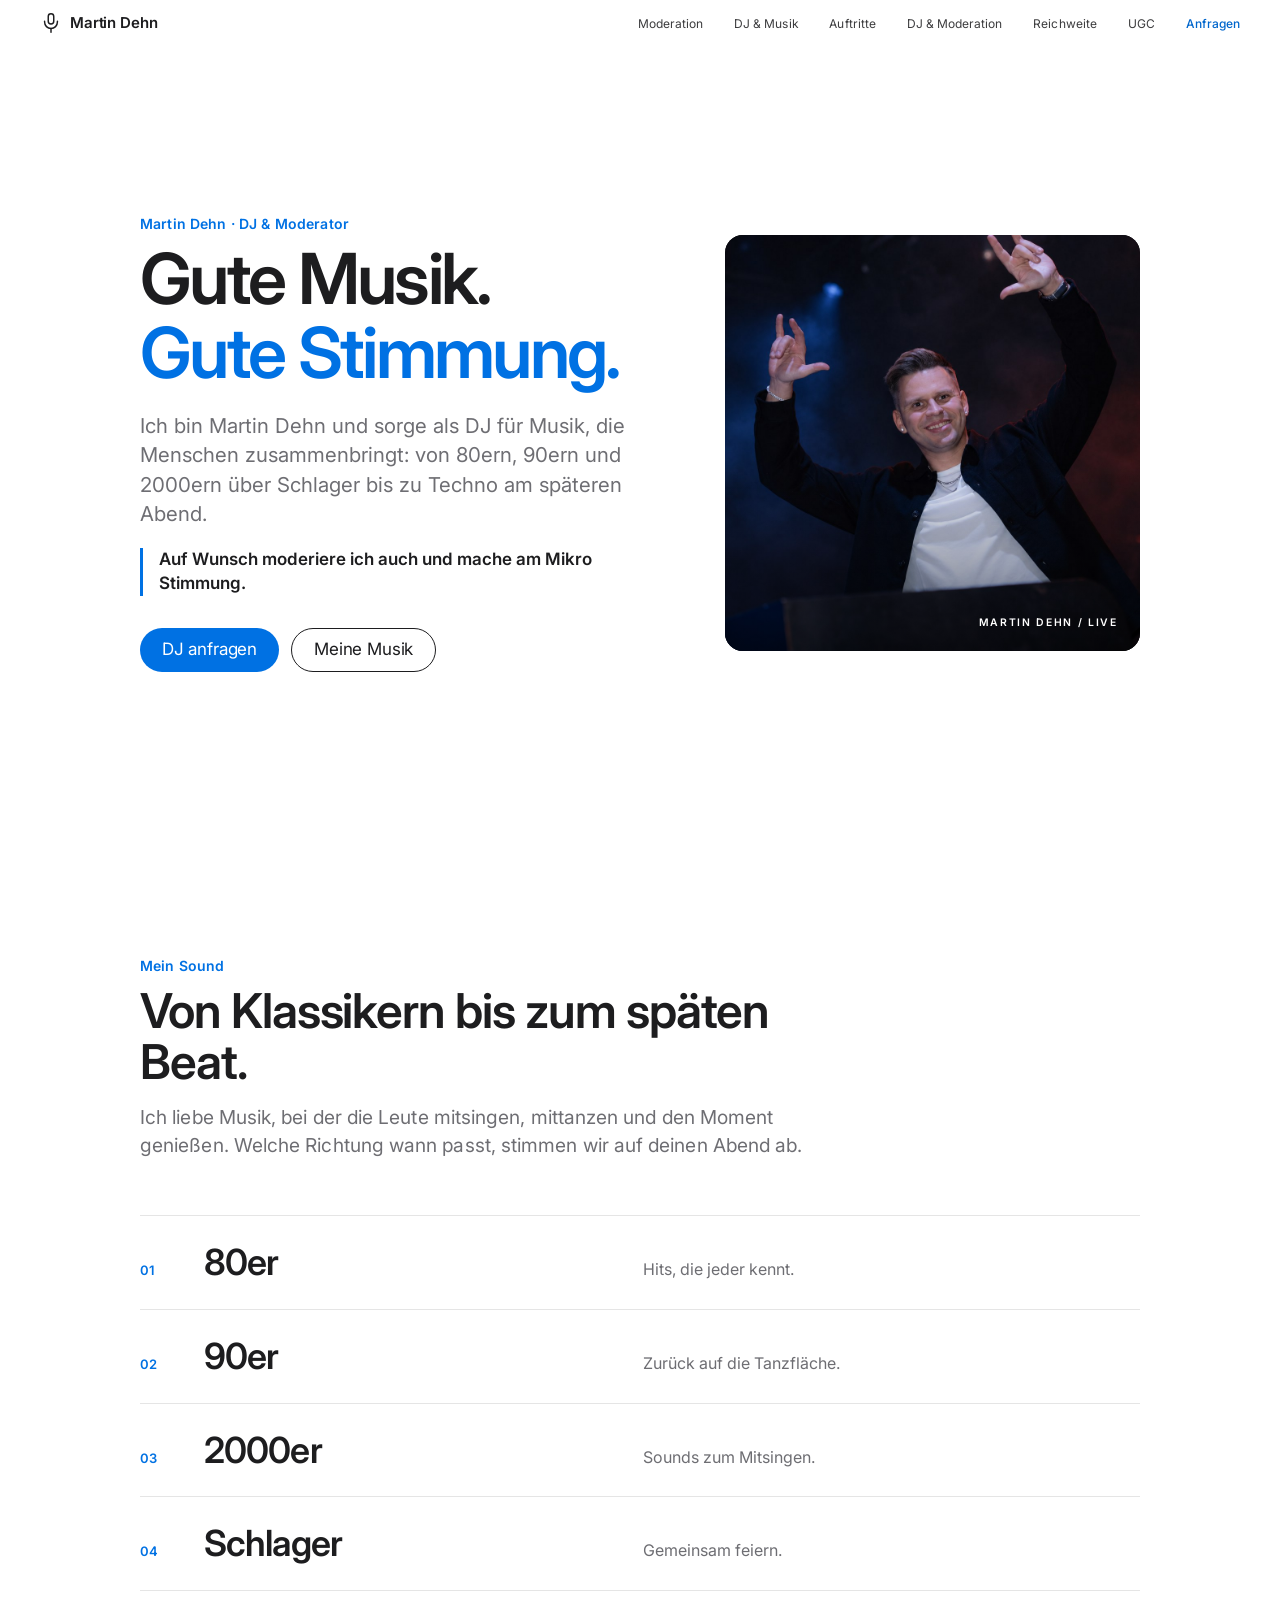
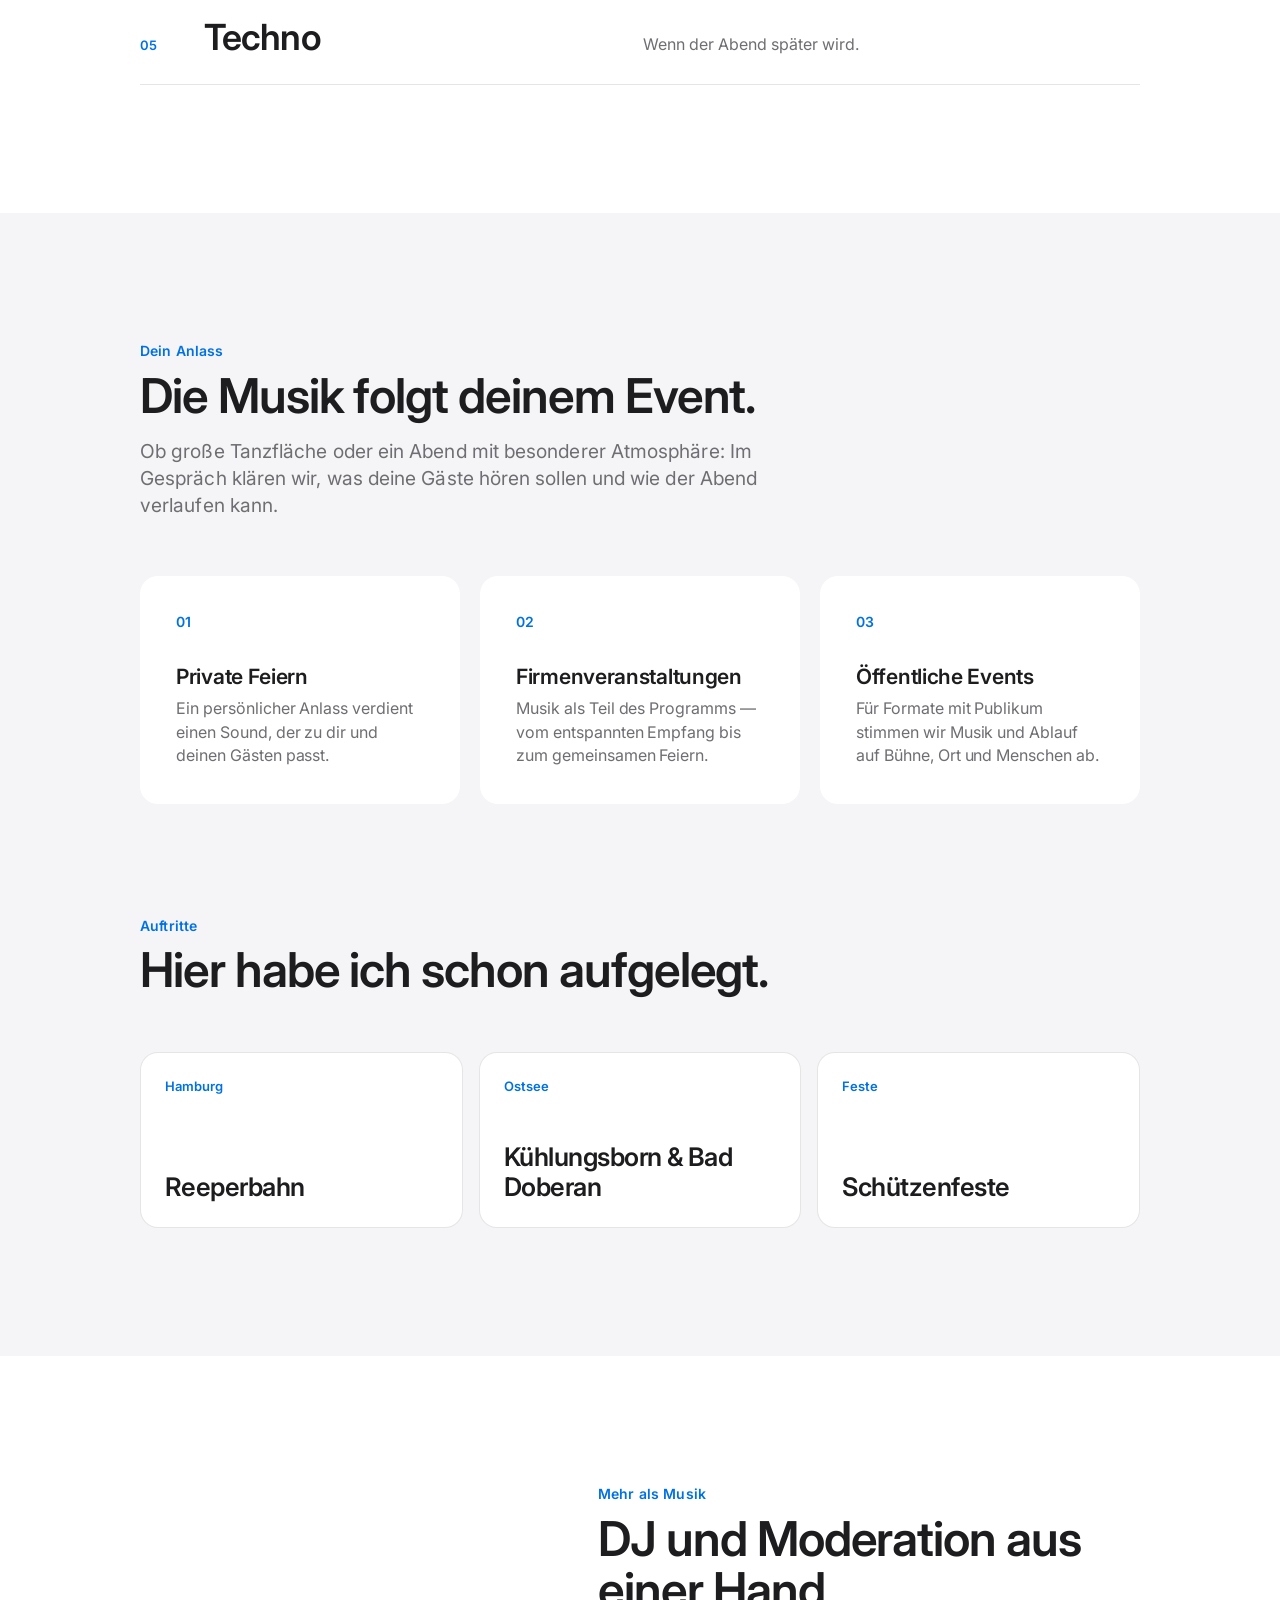
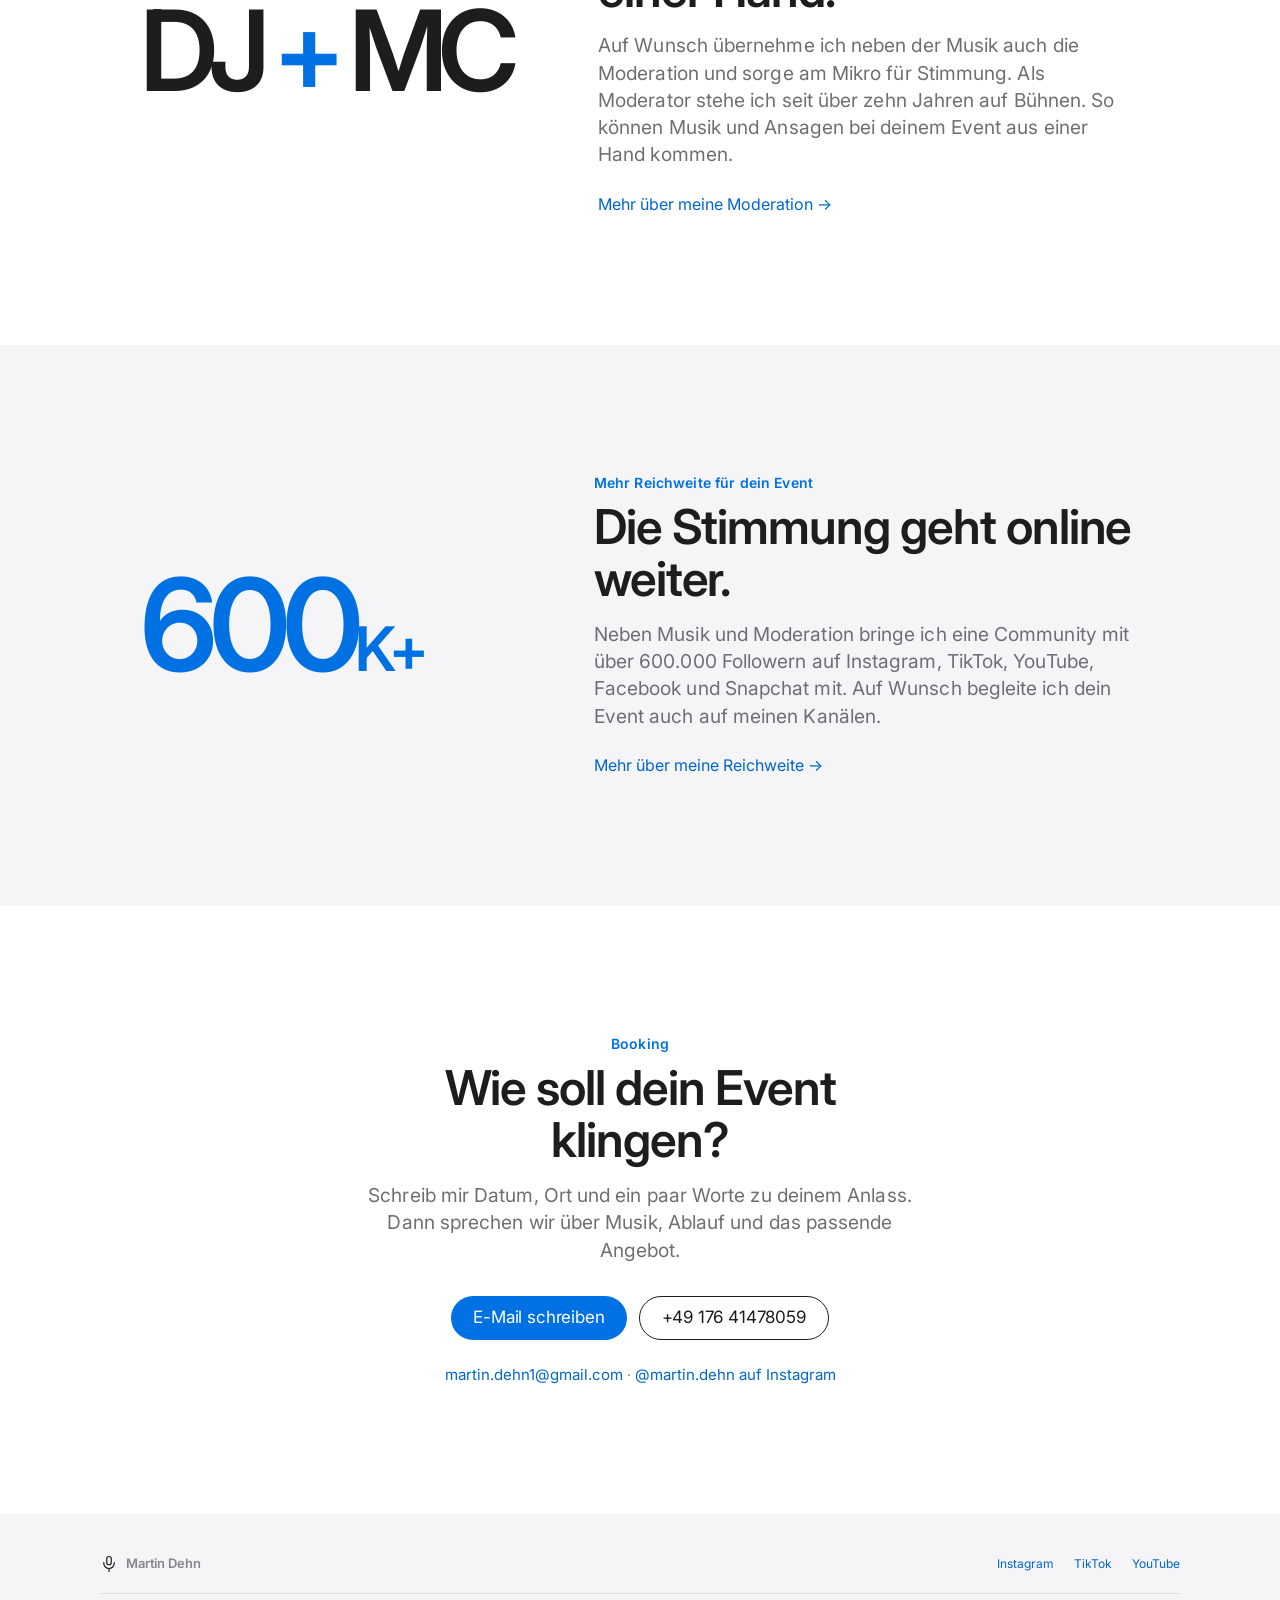
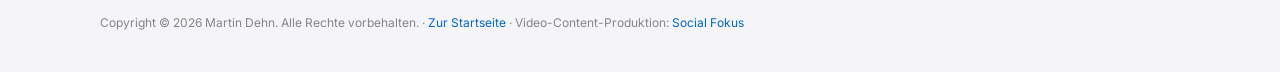
==== commit 80147ce1: "Use natural stage portrait on DJ page" ====
--- a/dj/index.html
+++ b/dj/index.html
@@ -14,11 +14,11 @@
 <meta property="og:site_name" content="Martin Dehn">
 <meta property="og:title" content="DJ &amp; Moderator für dein Event — Martin Dehn">
 <meta property="og:description" content="80er, 90er, 2000er, Schlager und Techno. Auf Wunsch auch Moderation und Stimmung am Mikro.">
-<meta property="og:image" content="https://martindehn.com/assets/img/martin-dehn-dj.jpg">
+<meta property="og:image" content="https://martindehn.com/assets/img/martin-dehn-dj-stage.jpg">
 <meta name="twitter:card" content="summary_large_image">
 <meta name="twitter:title" content="DJ &amp; Moderator für dein Event — Martin Dehn">
 <meta name="twitter:description" content="80er, 90er, 2000er, Schlager und Techno. Auf Wunsch auch Stimmung am Mikro.">
-<meta name="twitter:image" content="https://martindehn.com/assets/img/martin-dehn-dj.jpg">
+<meta name="twitter:image" content="https://martindehn.com/assets/img/martin-dehn-dj-stage.jpg">
 <link rel="icon" href="data:image/svg+xml,%3Csvg xmlns='http://www.w3.org/2000/svg' viewBox='0 0 100 100'%3E%3Crect width='100' height='100' rx='22' fill='%231d1d1f'/%3E%3Crect x='36' y='16' width='28' height='44' rx='14' fill='%23fff'/%3E%3Cpath d='M24 48v4a26 26 0 0 0 52 0v-4' stroke='%23fff' stroke-width='8' fill='none' stroke-linecap='round'/%3E%3Cpath d='M50 78v10' stroke='%23fff' stroke-width='8' stroke-linecap='round'/%3E%3C/svg%3E">
 <link rel="preconnect" href="https://fonts.googleapis.com">
 <link rel="preconnect" href="https://fonts.gstatic.com" crossorigin>
@@ -81,7 +81,7 @@
       </div>
     </div>
     <figure class="dj-visual reveal">
-      <img class="dj-visual-photo" src="../assets/img/martin-dehn-dj.jpg" alt="Martin Dehn am DJ-Pult bei einem Auftritt" width="1600" height="1067" fetchpriority="high" decoding="async">
+      <img class="dj-visual-photo" src="../assets/img/martin-dehn-dj-stage.jpg" alt="Martin Dehn am DJ-Pult bei einem Auftritt" width="1536" height="1024" fetchpriority="high" decoding="async">
       <figcaption class="dj-visual-caption">MARTIN DEHN / LIVE</figcaption>
     </figure>
   </section>
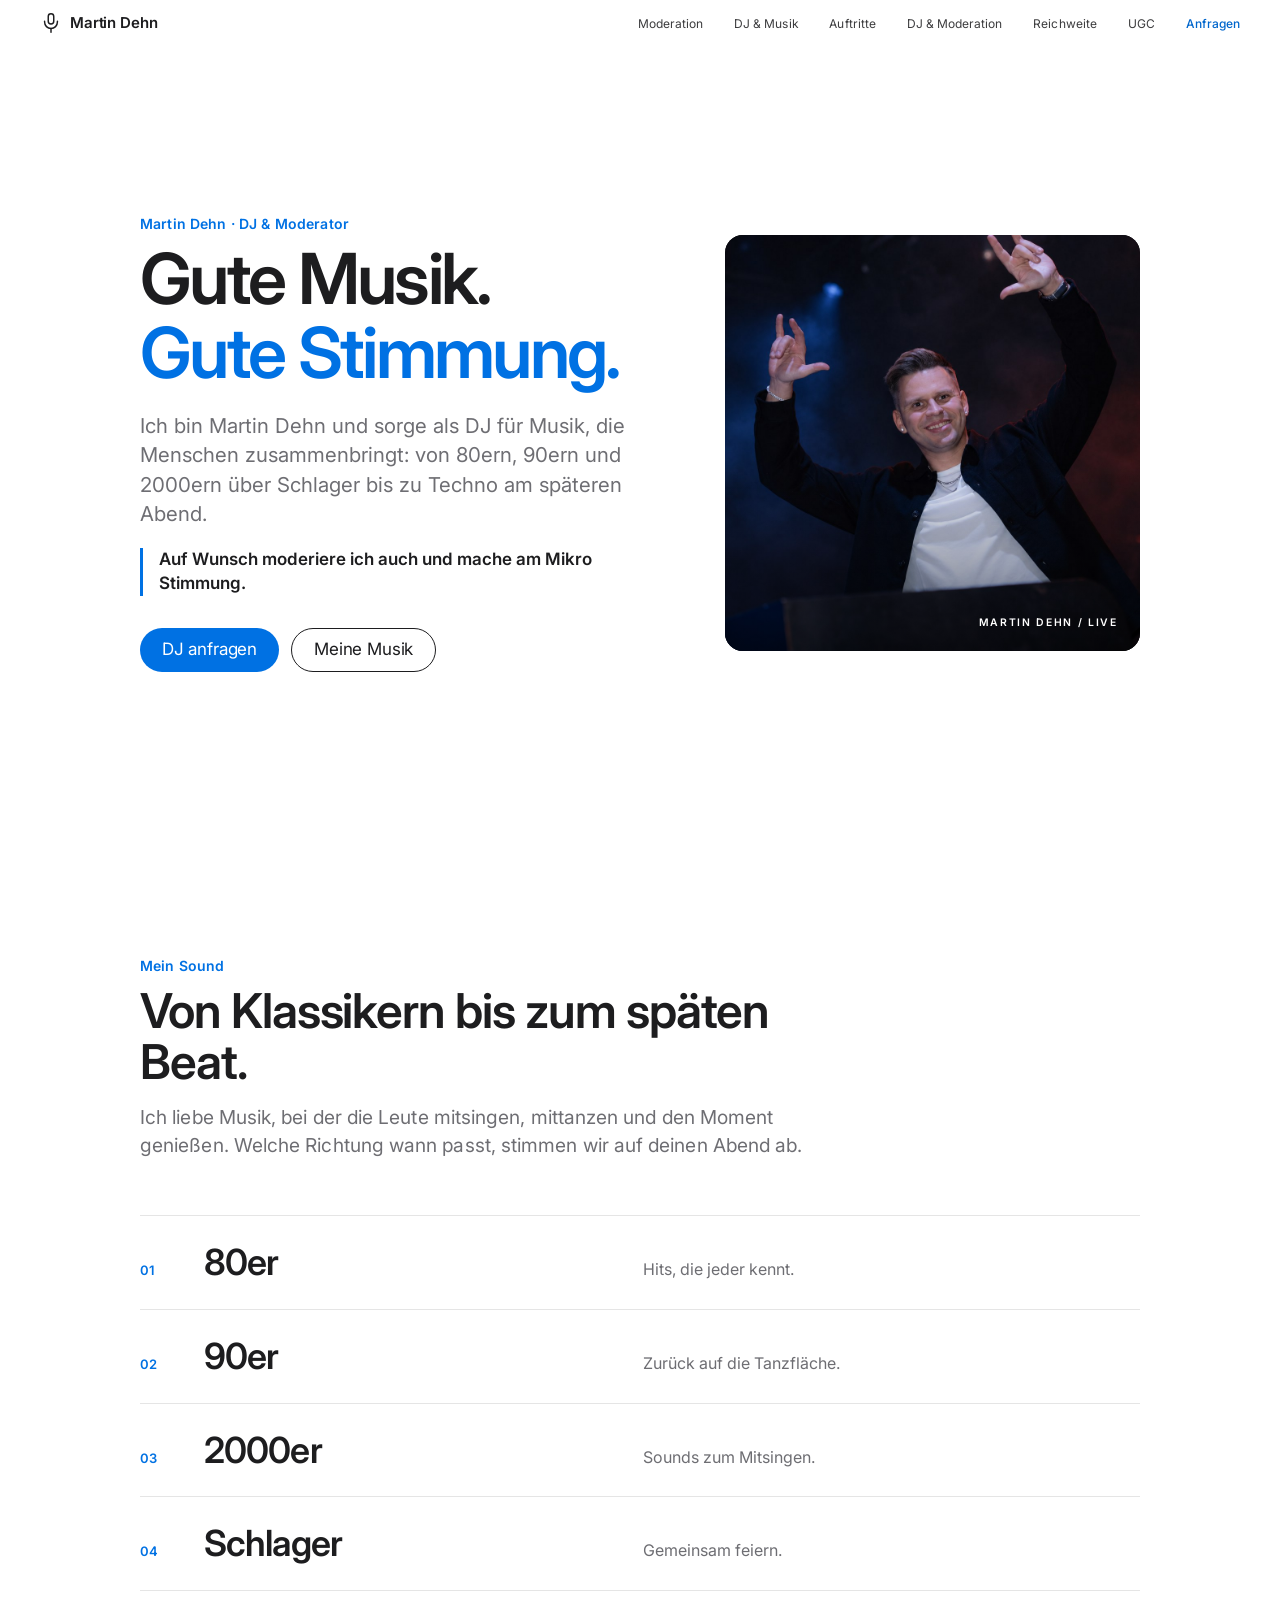
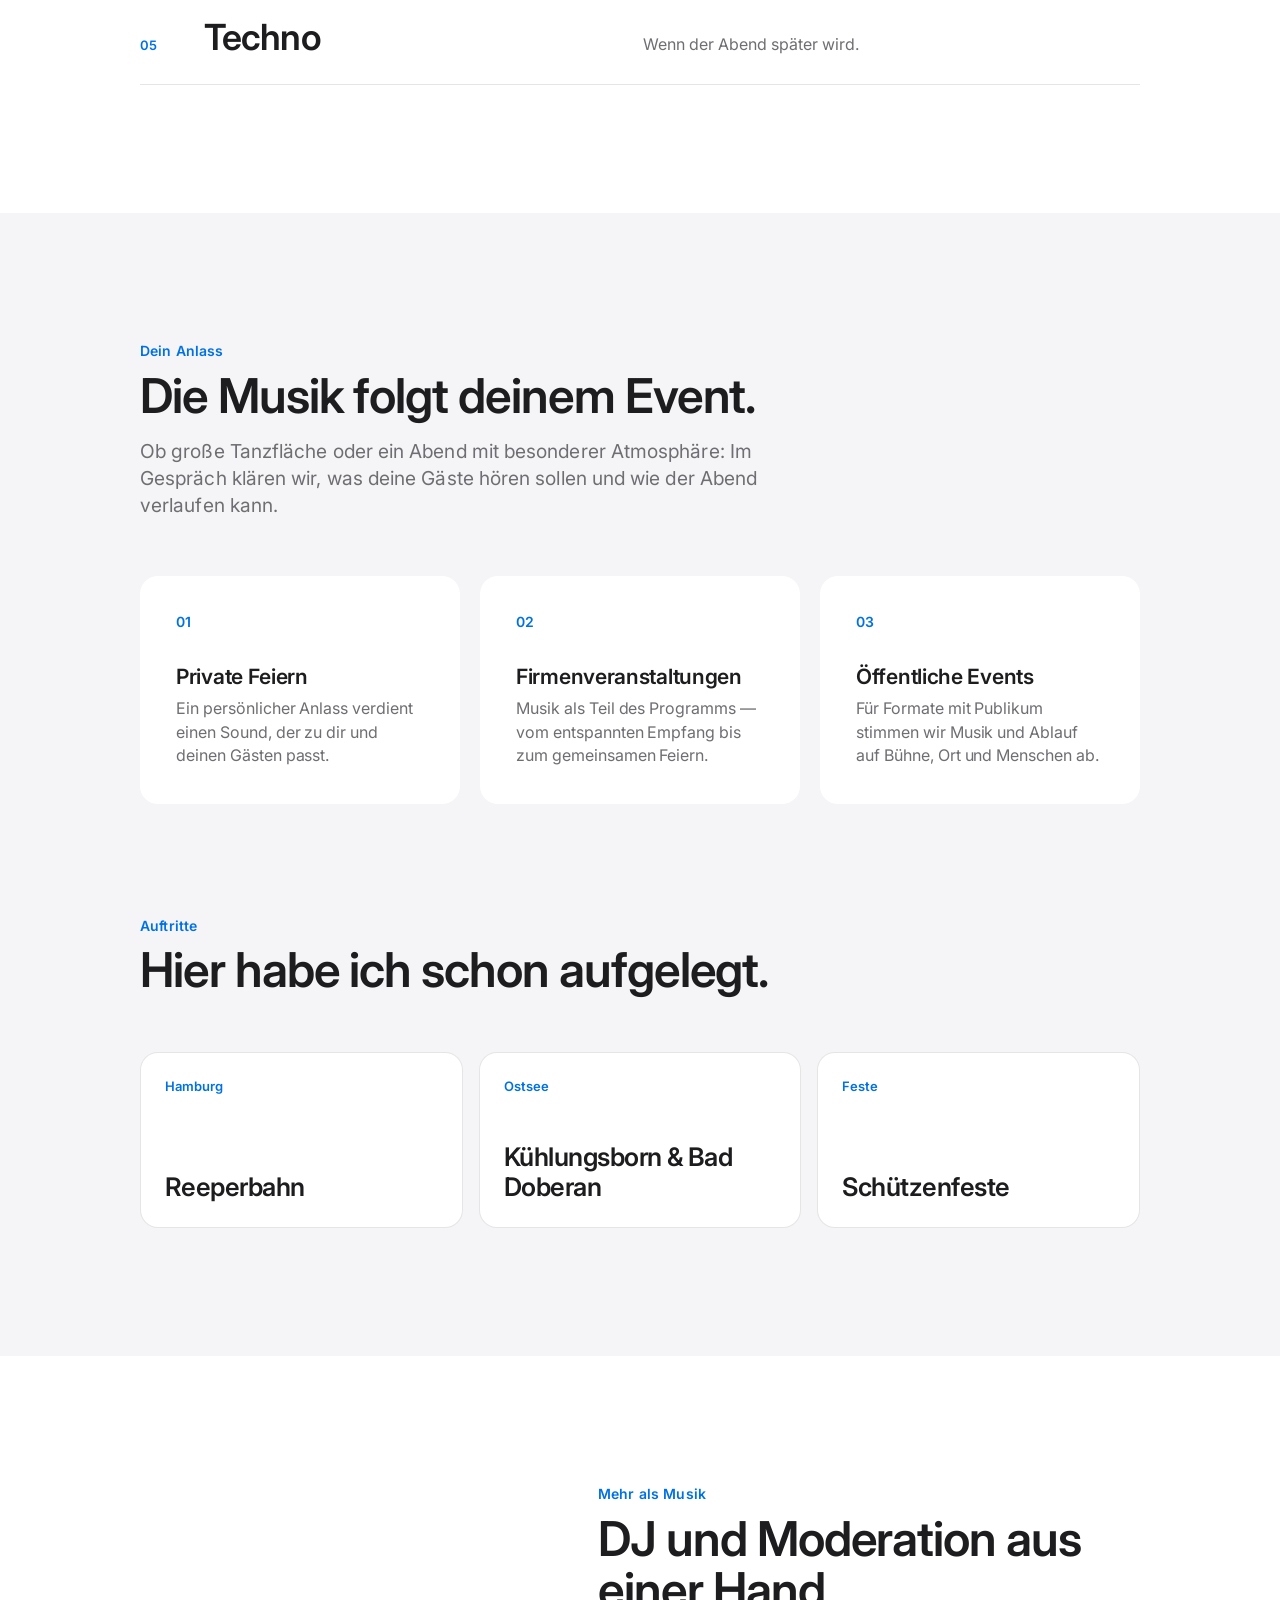
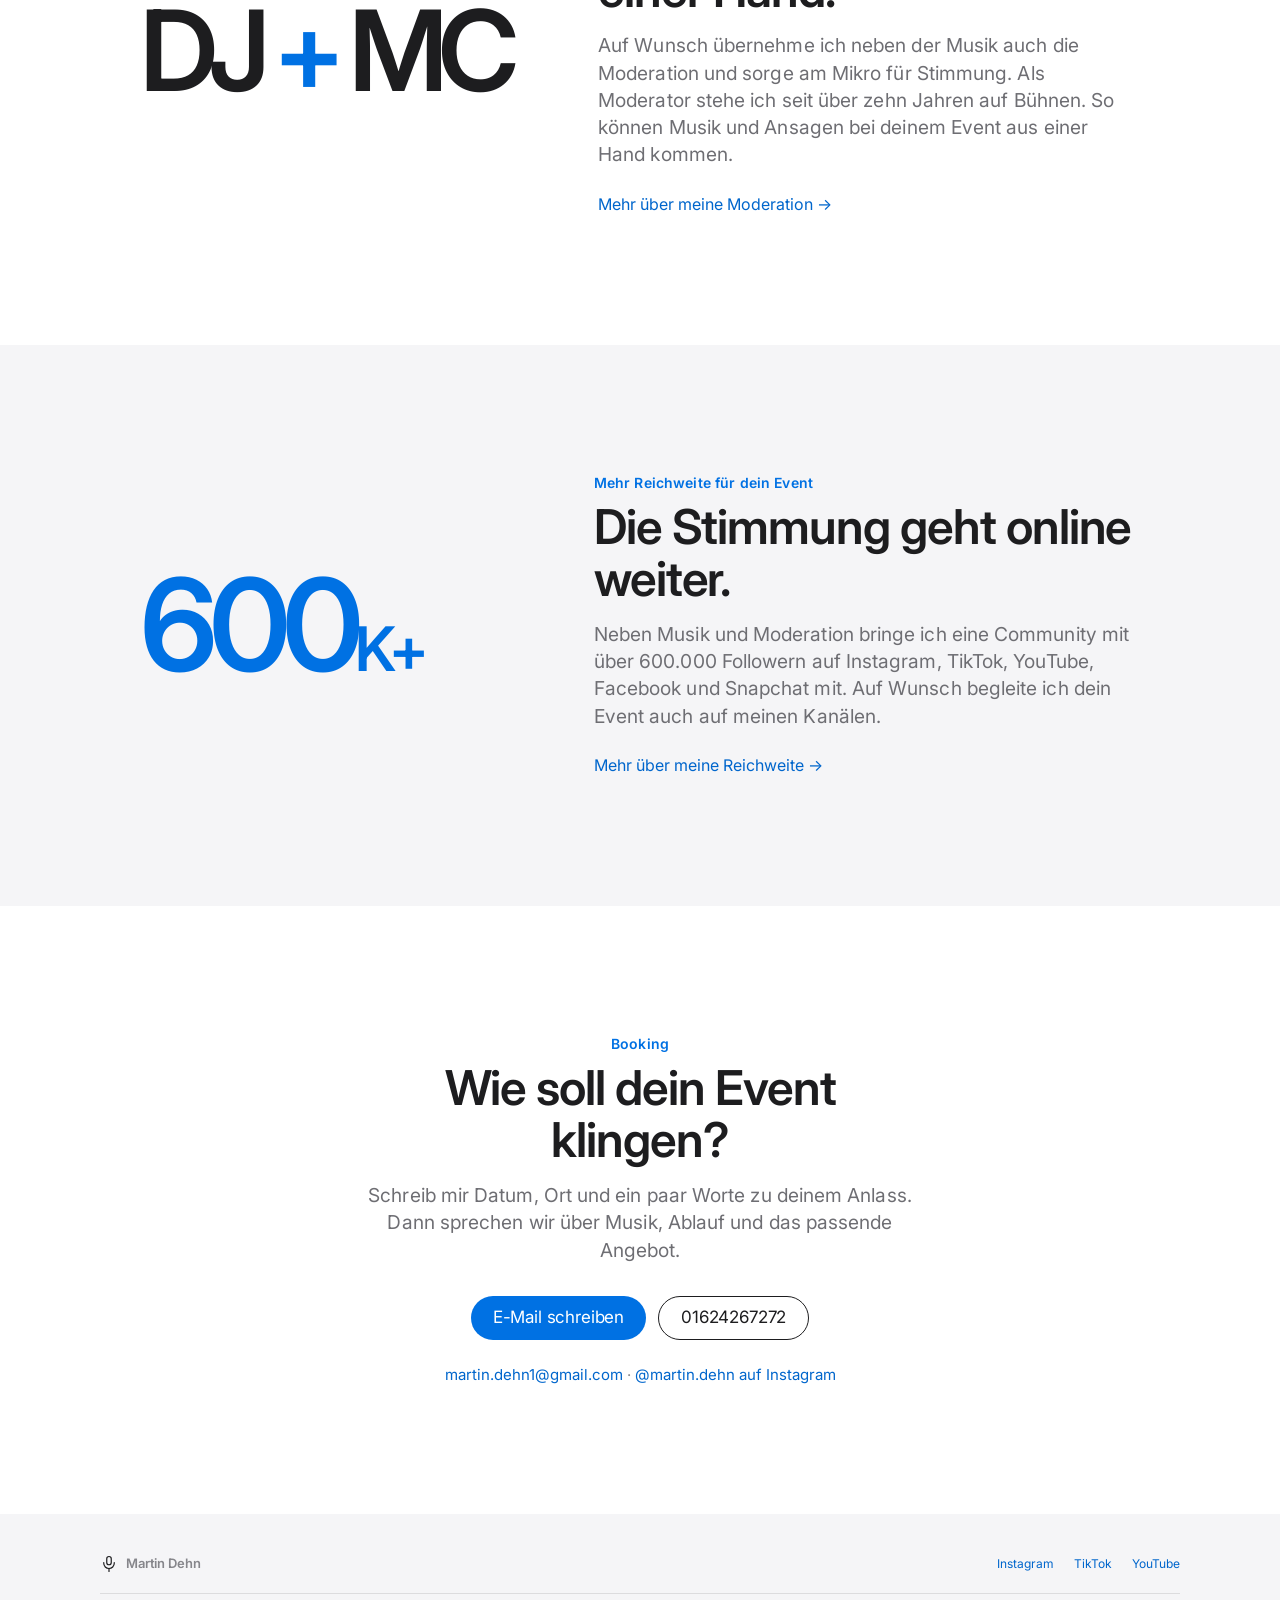
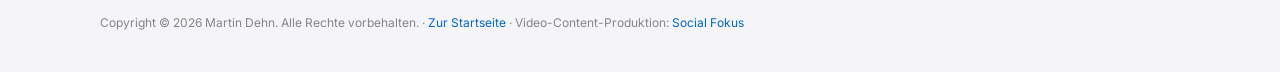
==== commit d57ded54: "Update phone number on DJ page" ====
--- a/dj/index.html
+++ b/dj/index.html
@@ -37,7 +37,7 @@
     "name": "Martin Dehn",
     "url": "https://martindehn.com/",
     "email": "martin.dehn1@gmail.com",
-    "telephone": "+4917641478059"
+    "telephone": "+491624267272"
   }
 }
 </script>
@@ -152,7 +152,7 @@
       <p class="section-sub">Schreib mir Datum, Ort und ein paar Worte zu deinem Anlass. Dann sprechen wir über Musik, Ablauf und das passende Angebot.</p>
       <div class="booking-actions">
         <a class="btn btn-primary" href="mailto:martin.dehn1@gmail.com?subject=DJ-Anfrage">E-Mail schreiben</a>
-        <a class="btn btn-ghost" href="tel:+4917641478059">+49 176 41478059</a>
+        <a class="btn btn-ghost" href="tel:+491624267272">01624267272</a>
       </div>
       <p class="booking-contact-line"><a href="mailto:martin.dehn1@gmail.com?subject=DJ-Anfrage">martin.dehn1@gmail.com</a> · <a href="https://www.instagram.com/martin.dehn/" target="_blank" rel="noopener">@martin.dehn auf Instagram</a></p>
     </div>
